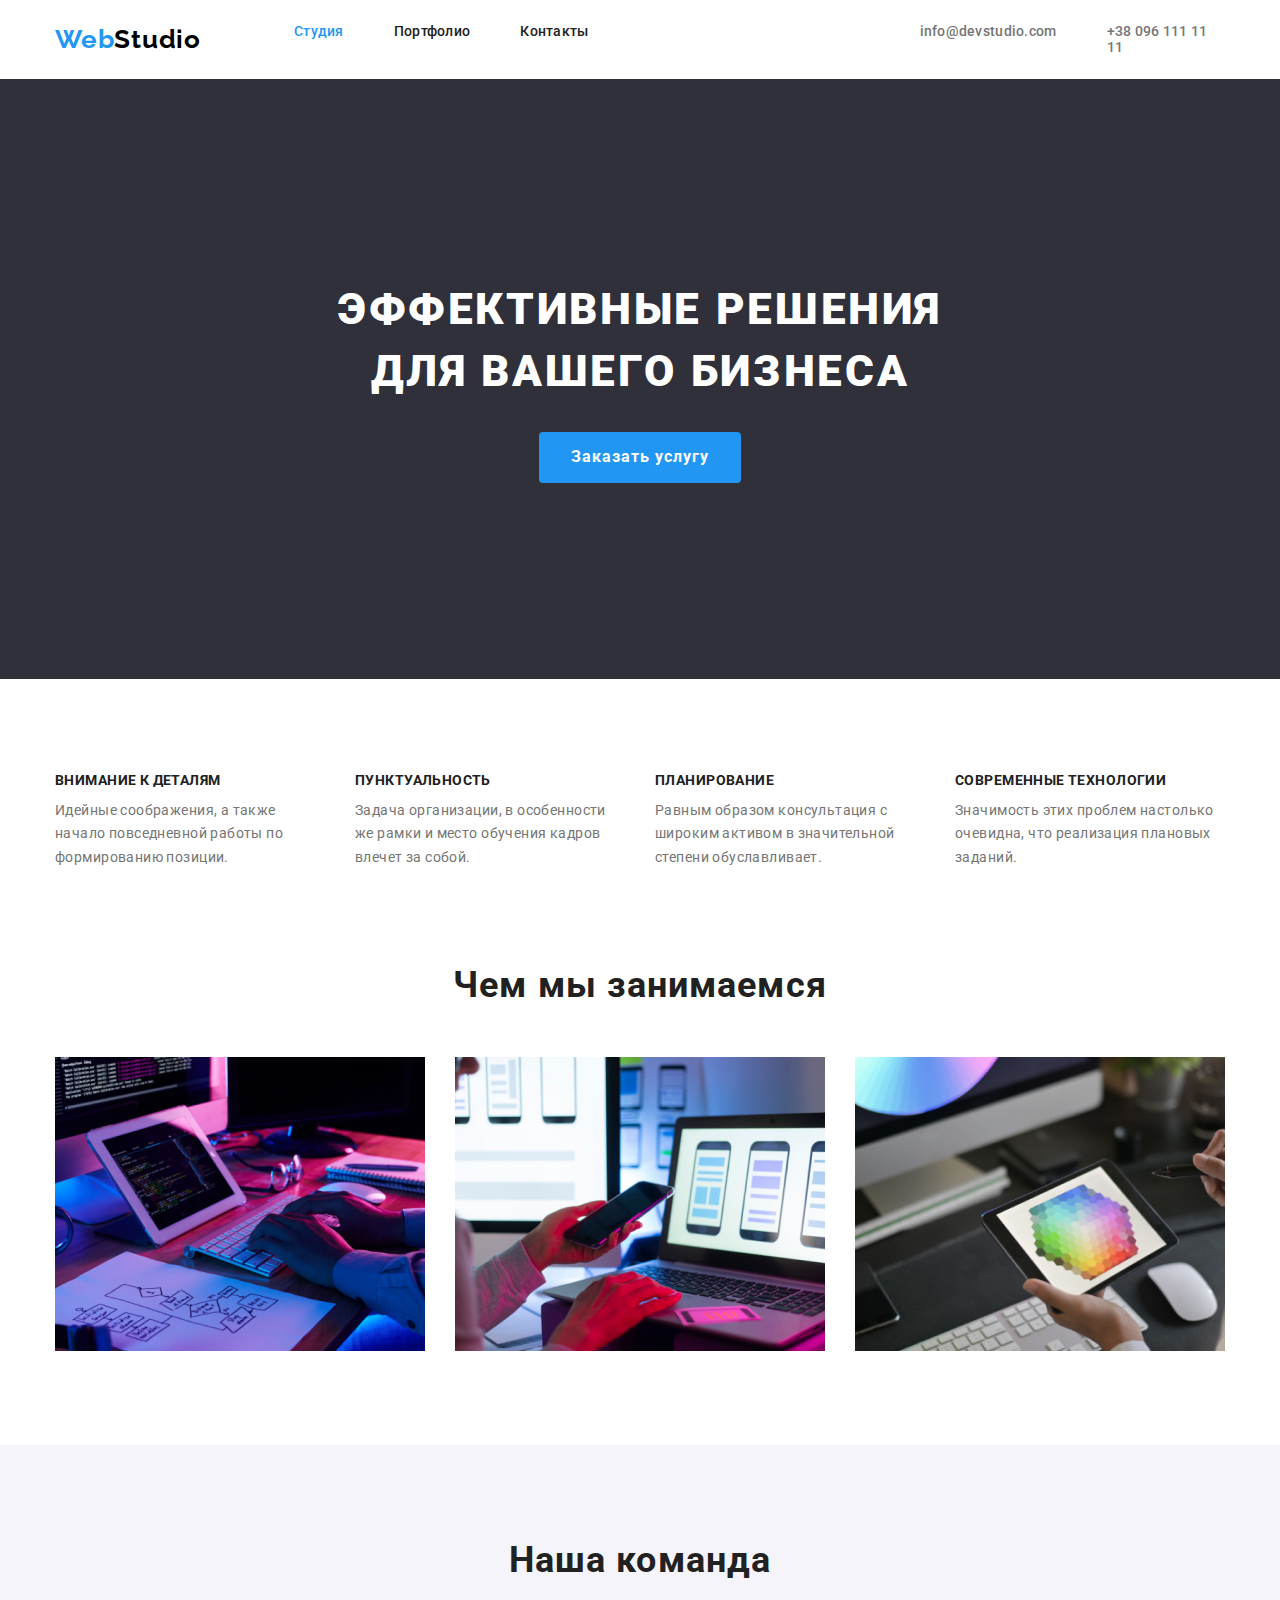
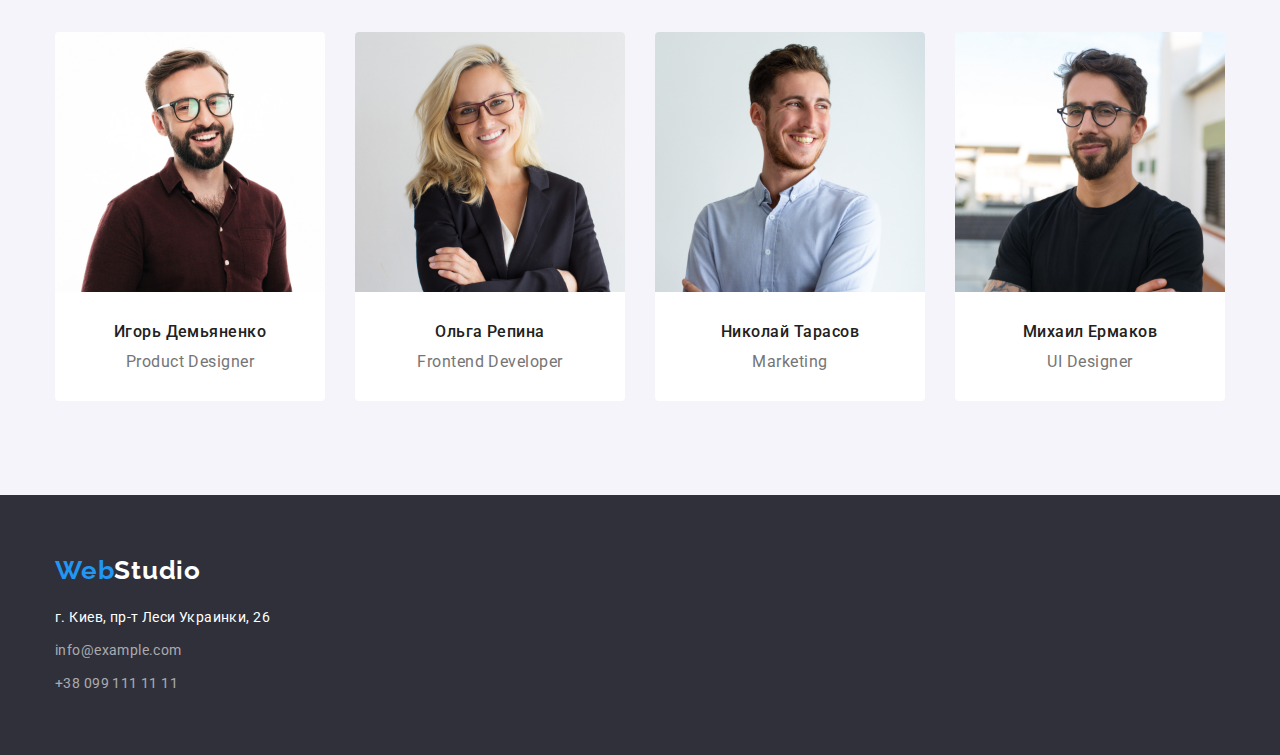
==== index.html @ 1fdb4dfe "Duplicated files from the homework-3" ====
<!DOCTYPE html>
<html lang="ru">
  <head>
    <meta charset="UTF-8" />
    <meta name="viewport" content="width=device-width, initial-scale=1.0" />
    <link rel="preconnect" href="https://fonts.gstatic.com" />
    <link
      href="https://fonts.googleapis.com/css2?family=Raleway:wght@700&family=Roboto:wght@400;500;700;900&display=swap"
      rel="stylesheet"
    />
    <link rel="stylesheet" href="./css/modern-normalize.css" />
    <link rel="stylesheet" href="./css/styles.css" />
    <title>WebStudio</title>
  </head>

  <body>
    <header>
      <div class="container header">
        <a href="index.html"><span class="logo">Web</span>Studio</a>

        <nav>
          <div class="nav">
            <ul class="nav-menu">
              <li class="nav-menu-item">
                <a href="./index.html" class="nav-menu-link current">Студия</a>
              </li>
              <li class="nav-menu-item">
                <a href="./portfolio.html" class="nav-menu-link">Портфолио</a>
              </li>
              <li class="nav-menu-item">
                <a href="" class="nav-menu-link">Контакты</a>
              </li>
            </ul>
            <ul class="nav-menu-contacts">
              <li class="nav-menu-item">
                <a
                  href="mailto:info@devstudio.com"
                  class="nav-menu-link-contacts"
                  >info@devstudio.com</a
                >
              </li>
              <li class="nav-menu-item">
                <a href="tel:+380961111111" class="nav-menu-link-contacts"
                  >+38 096 111 11 11</a
                >
              </li>
            </ul>
          </div>
        </nav>
      </div>
    </header>

    <main>
      <!-- Герой -->
      <section class="hero">
        <div class="container">
          <h1 class="hero-title">
            Эффективные решения<br />для вашего бизнеса
          </h1>
          <div class="hero-btn-item">
            <button class="hero-btn">Заказать услугу</button>
          </div>
        </div>
      </section>

      <!-- Блок 2 -->
      <div class="container">
        <section>
          <h2 class="visually-hidden">Преимущества</h2>
          <ul class="benefits">
            <li class="benefits-item">
              <h3 class="benefits-title">Внимание к деталям</h3>
              <p class="benefits-content">
                Идейные соображения, а также начало повседневной работы по
                формированию позиции.
              </p>
            </li>
            <li class="benefits-item">
              <h3 class="benefits-title">Пунктуальность</h3>
              <p class="benefits-content">
                Задача организации, в особенности же рамки и место обучения
                кадров влечет за собой.
              </p>
            </li>
            <li class="benefits-item">
              <h3 class="benefits-title">Планирование</h3>
              <p class="benefits-content">
                Равным образом консультация с широким активом в значительной
                степени обуславливает.
              </p>
            </li>
            <li>
              <h3 class="benefits-title">Современные технологии</h3>
              <p class="benefits-content">
                Значимость этих проблем настолько очевидна, что реализация
                плановых заданий.
              </p>
            </li>
          </ul>

          <div>
            <h2 class="aside-title">Чем мы занимаемся</h2>
            <ul class="aside">
              <li>
                <img
                  class="aside-img"
                  src="./images/box-1.jpg"
                  alt="Планшет на столе"
                  width="370"
                />
              </li>
              <li>
                <img
                  class="aside-img"
                  src="./images/box-2.jpg"
                  alt="Ноутбук на столе и смартфон в руках"
                  width="370"
                />
              </li>
              <li>
                <img
                  class="aside-img"
                  src="./images/box-3.jpg"
                  alt="Планшет в руках"
                  width="370"
                />
              </li>
            </ul>
          </div>
        </section>
      </div>

      <!-- Блок 3 -->
      <section class="team">
        <div class="container">
          <h2 class="team-title">Наша команда</h2>
          <ul class="team-list">
            <li class="team-list-item">
              <img
                class="team-list-img"
                src="./images/photo-1.jpg"
                alt="Игорь Демьяненко"
                width="270"
              />
              <div class="team-list-descr">
                <h4 class="team-item">Игорь Демьяненко</h4>
                <p class="team-item-descr">Product Designer</p>
              </div>
            </li>
            <li class="team-list-item">
              <img
                class="team-list-img"
                src="./images/photo-2.jpg"
                alt="Ольга Репина"
                width="270"
              />
              <div class="team-list-descr">
                <h4 class="team-item">Ольга Репина</h4>
                <p class="team-item-descr">Frontend Developer</p>
              </div>
            </li>
            <li class="team-list-item">
              <img
                class="team-list-img"
                src="./images/photo-3.jpg"
                alt="Николай Тарасов"
                width="270"
              />
              <div class="team-list-descr">
                <h4 class="team-item">Николай Тарасов</h4>
                <p class="team-item-descr">Marketing</p>
              </div>
            </li>
            <li class="team-list-item">
              <img
                class="team-list-img"
                src="./images/photo-4.jpg"
                alt="Михаил Ермаков"
                width="270"
              />
              <div class="team-list-descr">
                <h4 class="team-item">Михаил Ермаков</h4>
                <p class="team-item-descr">UI Designer</p>
              </div>
            </li>
          </ul>
        </div>
      </section>
    </main>

    <footer class="footer">
      <div class="container">
        <a class="footer-logo-link" href="index.html"
          ><span class="logo">Web</span>Studio</a
        >
        <address class="footer-address">
          г. Киев, пр-т Леси Украинки, 26
        </address>
        <ul class="footer-link-list">
          <li>
            <a href="mailto:info@example.com" class="footer-link"
              >info@example.com</a
            >
          </li>
          <li>
            <a href="tel:+380991111111" class="footer-link"
              >+38 099 111 11 11</a
            >
          </li>
        </ul>
      </div>
    </footer>
  </body>
</html>
---- css/styles.css ----
:root {
  --primary-color: #000000;
  --secondary-color: #212121;
  --accent-color: #2196f3;
  --link-color: #757575;
  --white-color: #ffffff;
  --secondary-white-color: #f5f4fa;
  --bgd-color: #2f303a;
  --border-color: #ececec;
  --portfolio-border-color: #eeeeee;
}

body {
  font-family: 'Roboto', sans-serif;
}

a {
  text-decoration: none;
}

ul {
  margin: 0;
  padding: 0;
  list-style: none;
}

.container {
  width: 1200px;
  padding: 0 15px;
  margin-left: auto;
  margin-right: auto;
}

.visually-hidden {
  position: absolute;
  width: 1px;
  height: 1px;
  margin: -1px;
  border: 0;
  padding: 0;
  white-space: nowrap;
  clip-path: inset(100%);
  clip: rect(0 0 0 0);
  overflow: hidden;
}

/* header */
.border {
  border-bottom: 1px solid var(--border-color);
}

.header {
  display: flex;
  align-items: center;
  padding-top: 24px;
  padding-bottom: 24px;
}

.header a {
  display: block;
}

.logo {
  font-family: 'Raleway', sans-serif;
  font-weight: 700;
  font-size: 26px;
  line-height: 1.2;
  letter-spacing: 0.03em;
  color: var(--accent-color);
}

.container.header > a {
  font-family: 'Raleway', sans-serif;
  font-weight: 700;
  font-size: 26px;
  line-height: 1.2;
  letter-spacing: 0.03em;
  color: var(--primary-color);
}

.nav {
  display: flex;
  justify-content: space-between;
  margin-left: 93px;
}

.nav-menu {
  display: flex;

  justify-content: space-between;
}

.nav-menu-contacts {
  display: flex;
  margin-left: 331px;
}

.nav-menu-item {
  display: flex;
  margin-right: 50px;
}

.nav-menu-item:last-of-type {
  margin-right: 0;
}

.nav-menu-link {
  display: block;
  font-weight: 500;
  font-size: 14px;
  line-height: 1.1;
  letter-spacing: 0.02em;
  color: var(--secondary-color);
}

.nav-menu-link:hover,
.nav-menu-link:focus,
.nav-menu-link:active {
  color: var(--accent-color);
}

.nav-menu-link.current {
  color: var(--accent-color);
}

.nav-menu-link-contacts {
  display: block;
  font-weight: 500;
  font-size: 14px;
  line-height: 1.1;
  letter-spacing: 0.02em;
  color: var(--link-color);
}

.nav-menu-contacts:last-of-type {
  margin-right: 0;
}

.nav-menu-link-contacts:hover,
.nav-menu-link-contacts:focus,
.nav-menu-link-contacts:active {
  color: var(--accent-color);
}

/* Стили для героя */

.hero {
  max-width: 1600px;
  max-height: 600px;
  background-color: var(--bgd-color);
}

.hero-title {
  padding-top: 200px;
  font-weight: 900;
  font-size: 44px;
  line-height: 1.4;
  text-align: center;
  letter-spacing: 0.06em;
  text-transform: uppercase;
  color: var(--white-color);
}

.hero-btn-item {
  text-align: center;
}

.hero-btn {
  margin-top: 30px;
  margin-bottom: 200px;
  padding: 10px 32px;
  border-radius: 4px;
  border: none;
  cursor: pointer;
  font-family: inherit;
  font-weight: 700;
  font-size: 16px;
  line-height: 1.9;
  text-align: center;
  letter-spacing: 0.06em;
  color: var(--white-color);
  background-color: var(--accent-color);
}

.hero-btn:hover,
.hero-btn:focus,
.hero-btn:active {
  color: var(--secondary-color);
  background-color: var(--secondary-white-color);
}

/* Стили для блока 2 */

.benefits {
  display: flex;
  padding: 94px 0;
}

.benefits-item {
  max-width: 270px;
  margin-right: 30px;
}

.benefits-title {
  margin-bottom: 10px;
  font-weight: 700;
  font-size: 14px;
  line-height: 1.1;
  letter-spacing: 0.03em;
  text-transform: uppercase;
  color: var(--secondary-color);
}

.benefits-content {
  margin: 0;
  font-weight: 400;
  font-size: 14px;
  line-height: 1.7;
  letter-spacing: 0.03em;
  color: var(--link-color);
}

.aside-title {
  font-weight: 700;
  font-size: 36px;
  line-height: 1.2;
  text-align: center;
  letter-spacing: 0.03em;
  color: var(--secondary-color);
}

.aside {
  display: flex;
  justify-content: space-between;
  padding-top: 50px;
  padding-bottom: 94px;
}

.aside-img {
  display: block;
}

/* Стили для блока 3 */

.team {
  background-color: var(--secondary-white-color);
}

.team-title {
  padding: 94px 0 50px 0;
  font-weight: 700;
  font-size: 36px;
  line-height: 1.2;
  text-align: center;
  letter-spacing: 0.03em;
  color: var(--secondary-color);
}

.team-list {
  display: flex;
  justify-content: space-between;
  padding-bottom: 94px;
}

.team-list-item {
  background-color: var(--white-color);
  border-radius: 4px;
  overflow: hidden;
}

.team-list-img {
  display: block;
}

.team-list-descr {
  padding-top: 30px;
  padding-bottom: 30px;
}

.team-item {
  font-weight: 500;
  font-size: 16px;
  line-height: 1.2;
  text-align: center;
  letter-spacing: 0.03em;
  color: var(--secondary-color);
}

.team-item-descr {
  margin: 0;
  margin-top: 10px;
  font-weight: 400;
  font-size: 16px;
  line-height: 1.2;
  text-align: center;
  letter-spacing: 0.03em;
  color: var(--link-color);
}

/* Стили для футера */

.footer {
  background-color: var(--bgd-color);
}

.footer .container {
  min-height: 252px;
}

.footer-logo-link {
  display: block;
  padding-top: 60px;
  font-family: 'Raleway', sans-serif;
  font-weight: 700;
  font-size: 26px;
  line-height: 1.2;
  letter-spacing: 0.03em;
  color: var(--white-color);
}

.footer-address {
  margin-top: 20px;
  font-style: normal;
  font-weight: 400;
  font-size: 14px;
  line-height: 1.7;
  letter-spacing: 0.03em;
  color: var(--white-color);
}

.footer-link-list {
  padding-bottom: 60px;
}

.footer-link {
  display: block;
  margin-top: 9px;
  font-weight: 400;
  font-size: 14px;
  line-height: 1.7;
  letter-spacing: 0.03em;
  color: rgba(255, 255, 255, 0.6);
}

/* Стили для portfolio */

.portfolio {
  padding: 94px 0;
}

.portfolio-btn-container {
  display: flex;
  justify-content: center;
}

.portfolio-btn-list {
  display: flex;
  margin-bottom: 34px;
}

.portfolio-btn {
  padding: 6px 22px;
  font-family: inherit;
  font-weight: 500;
  font-size: 16px;
  line-height: 1.6;
  text-align: center;
  letter-spacing: 0.03em;
  color: var(--secondary-color);
  background-color: var(--secondary-white-color);
  cursor: pointer;
  border-radius: 4px;
  border: none;
}

.portfolio-btn-list-item {
  margin-right: 8px;
}

.portfolio-btn-list-item:last-child {
  margin-right: 0;
}

.portfolio-btn:hover,
.portfolio-btn:focus,
.portfolio-btn:active {
  color: var(--white-color);
  background-color: var(--accent-color);
}

.portfolio-gallery {
  display: flex;
  flex-wrap: wrap;
  margin: 0 -30px -30px 0;
}

.portfolio-gallery-item {
  flex-basis: calc(100% / 3 - 30px);
  margin: 0 30px 30px 0;
}

.portfolio-img-thumb {
  display: block;
}

.portfolio-img-thumb img {
  display: block;
}

.portfolio-descr {
  padding: 20px 24px;
  border: 1px solid var(--portfolio-border-color);
  border-top: none;
}

.portfolio-item {
  margin-bottom: 4px;
  font-weight: 700;
  font-size: 18px;
  line-height: 2;
  letter-spacing: 0.06em;
  color: var(--secondary-color);
}

.portfolio-item-descr {
  margin: 0;
  font-weight: 400;
  font-size: 16px;
  line-height: 1.9;
  letter-spacing: 0.03em;
  color: var(--link-color);
}
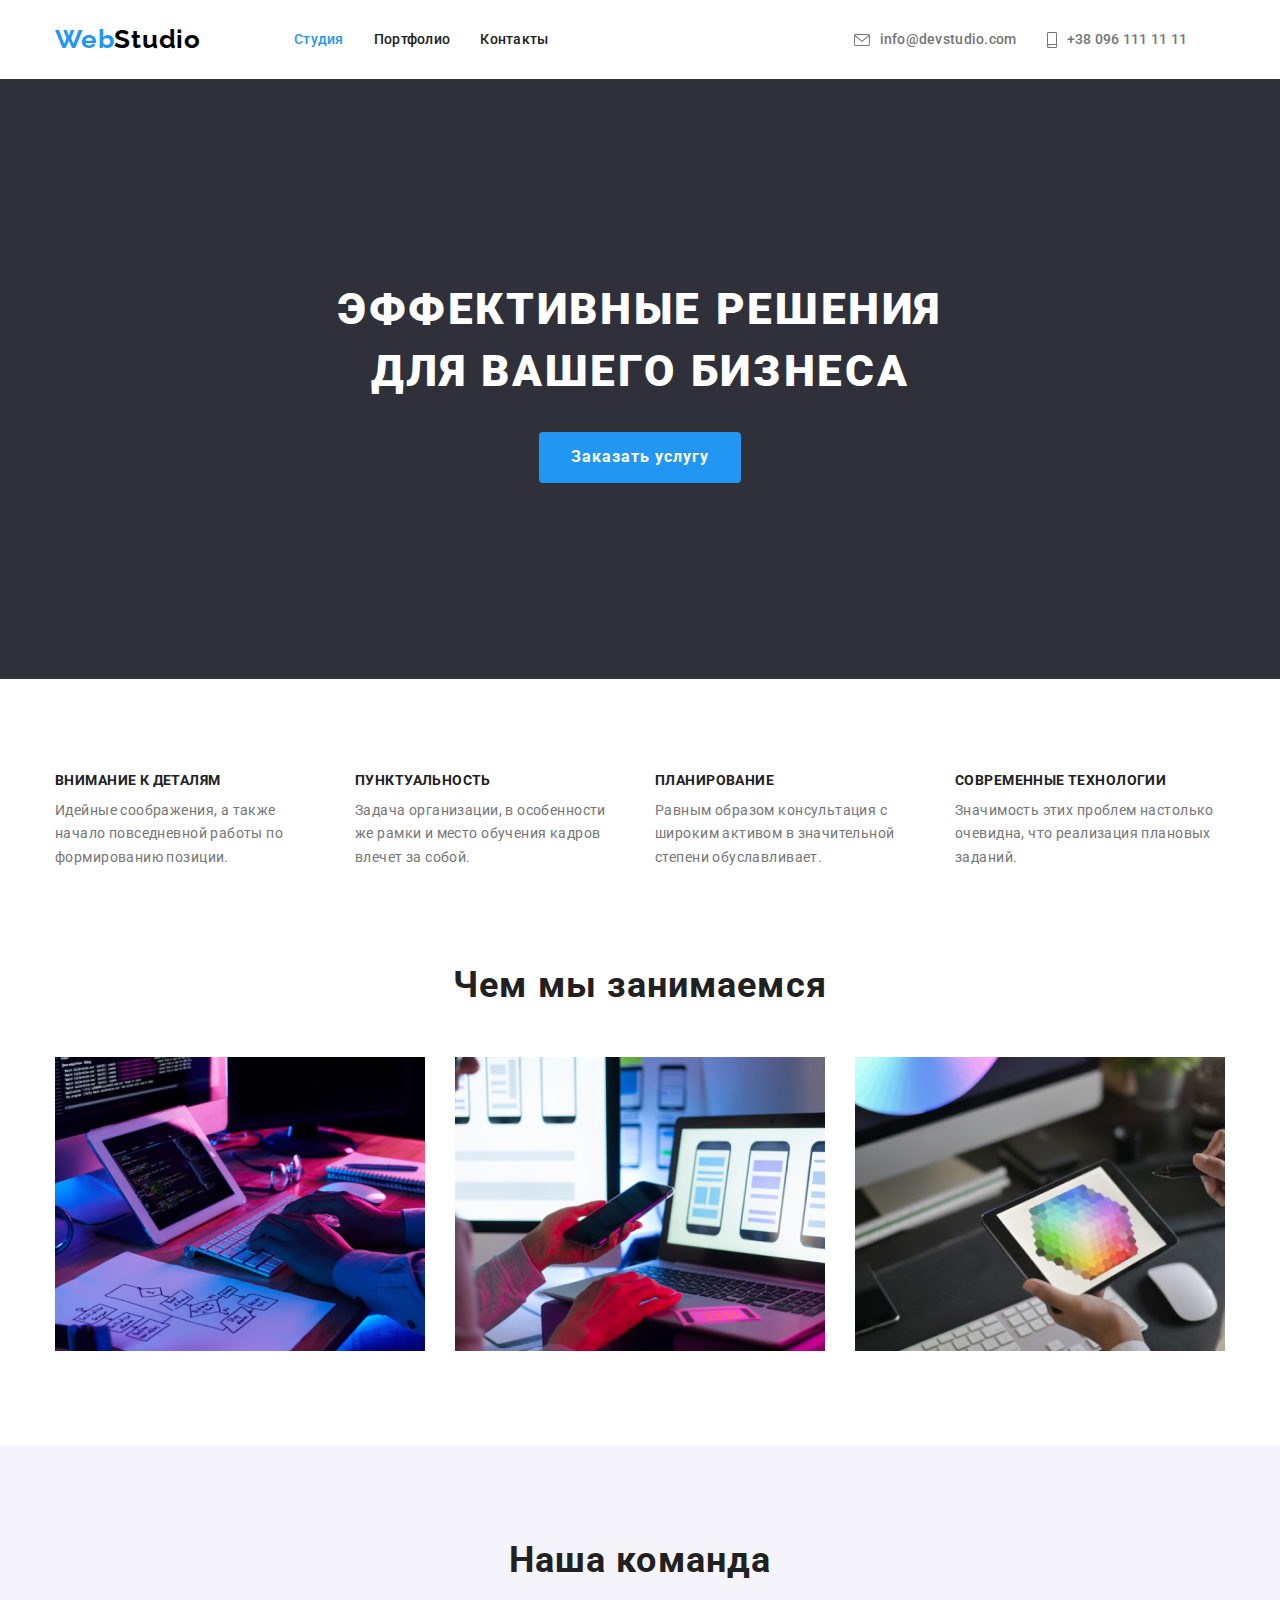
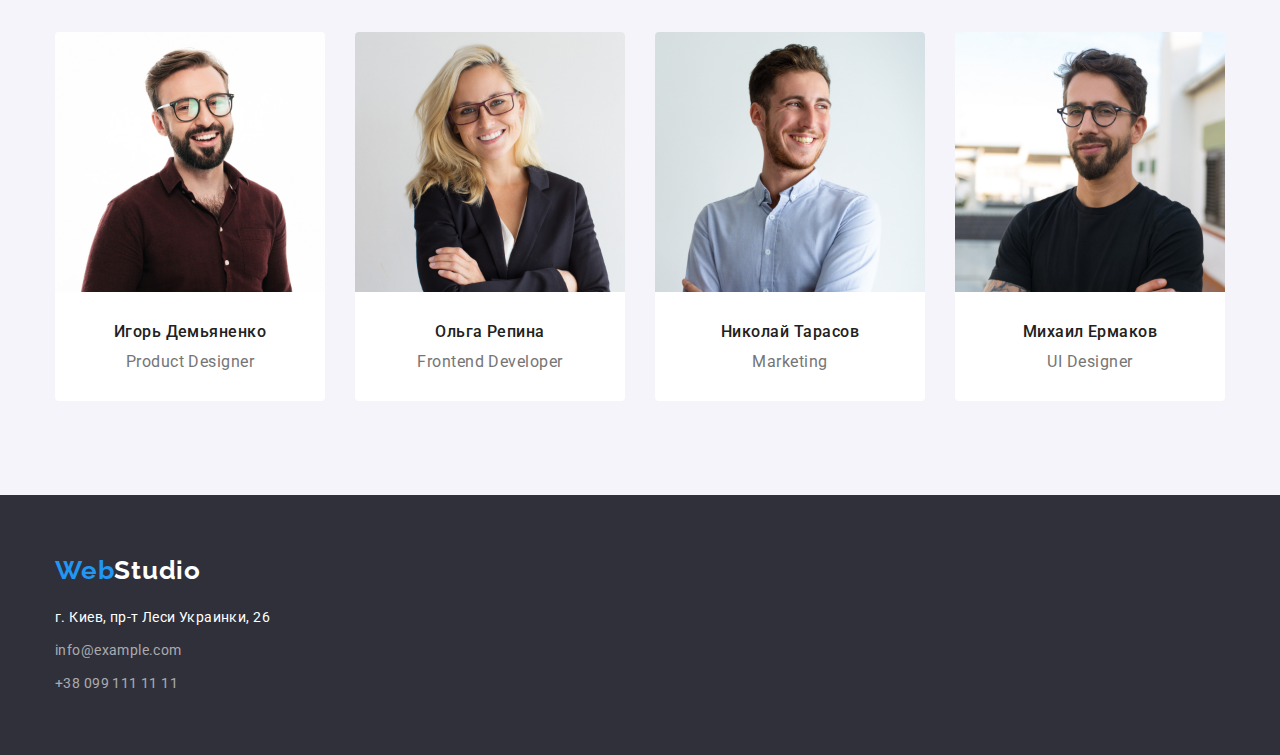
==== commit 7c32cf6e: "Updated header" ====
--- a/index.html
+++ b/index.html
@@ -36,12 +36,19 @@
                 <a
                   href="mailto:info@devstudio.com"
                   class="nav-menu-link-contacts"
-                  >info@devstudio.com</a
                 >
-              </li>
-              <li class="nav-menu-item">
-                <a href="tel:+380961111111" class="nav-menu-link-contacts"
-                  >+38 096 111 11 11</a
+                  <svg class="icon" width="16" height="12">
+                    <use href="./images/icons.svg#icon-mail"></use>
+                  </svg>
+                  info@devstudio.com</a
+                >
+              </li>
+              <li class="nav-menu-item">
+                <a href="tel:+380961111111" class="nav-menu-link-contacts">
+                  <svg class="icon" width="10" height="16">
+                    <use href="./images/icons.svg#icon-smartphone"></use>
+                  </svg>
+                  +38 096 111 11 11</a
                 >
               </li>
             </ul>
--- a/css/styles.css
+++ b/css/styles.css
@@ -56,9 +56,9 @@
   padding-bottom: 24px;
 }
 
-.header a {
-  display: block;
-}
+/* .header a {
+  display: block;
+} */
 
 .logo {
   font-family: 'Raleway', sans-serif;
@@ -92,17 +92,23 @@
 
 .nav-menu-contacts {
   display: flex;
-  margin-left: 331px;
+  margin-left: 305px;
 }
 
 .nav-menu-item {
   display: flex;
-  margin-right: 50px;
+  align-items: center;
+
+  margin-right: 30px;
 }
 
 .nav-menu-item:last-of-type {
   margin-right: 0;
 }
+
+/* .nav-menu-mail {
+  display: flex;
+} */
 
 .nav-menu-link {
   display: block;
@@ -124,7 +130,8 @@
 }
 
 .nav-menu-link-contacts {
-  display: block;
+  display: flex;
+
   font-weight: 500;
   font-size: 14px;
   line-height: 1.1;
@@ -140,6 +147,13 @@
 .nav-menu-link-contacts:focus,
 .nav-menu-link-contacts:active {
   color: var(--accent-color);
+}
+
+.icon {
+  fill: currentColor;
+  margin-right: 10px;
+  margin-top: auto;
+  margin-bottom: auto;
 }
 
 /* Стили для героя */
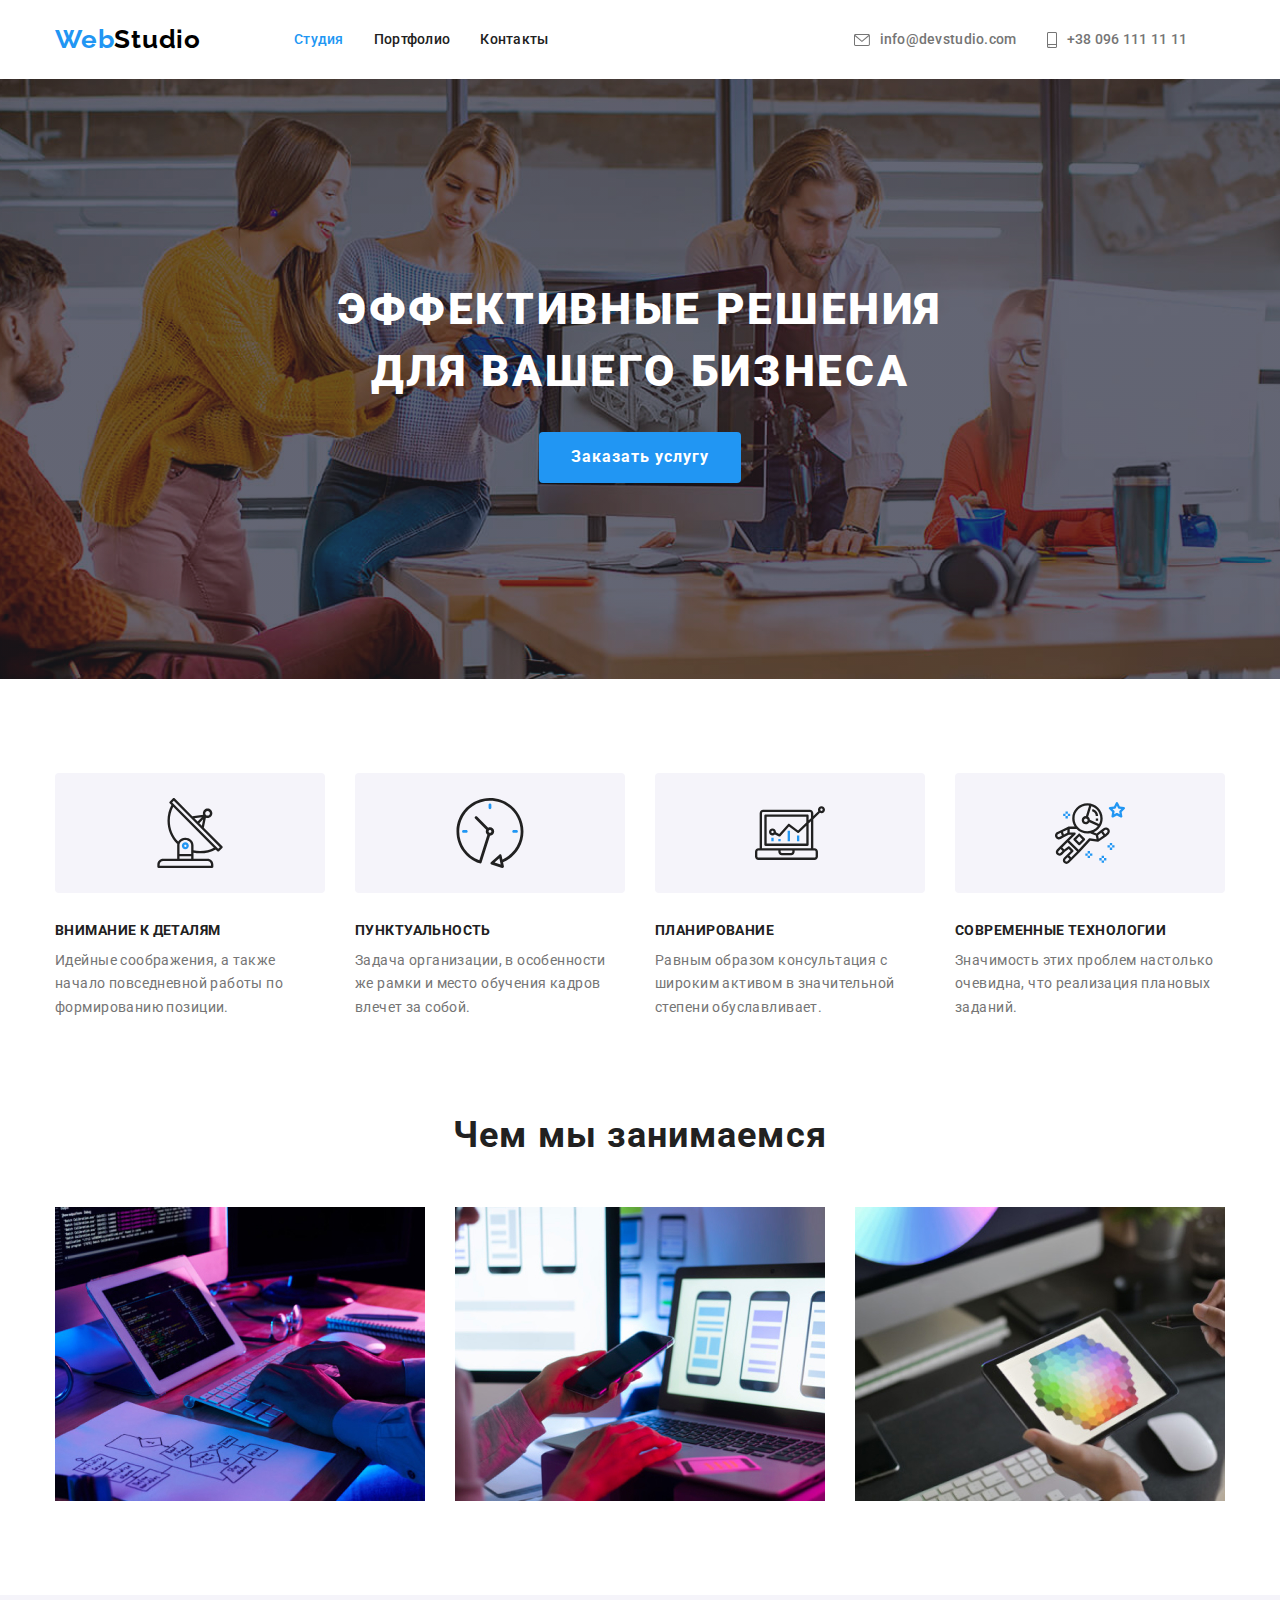
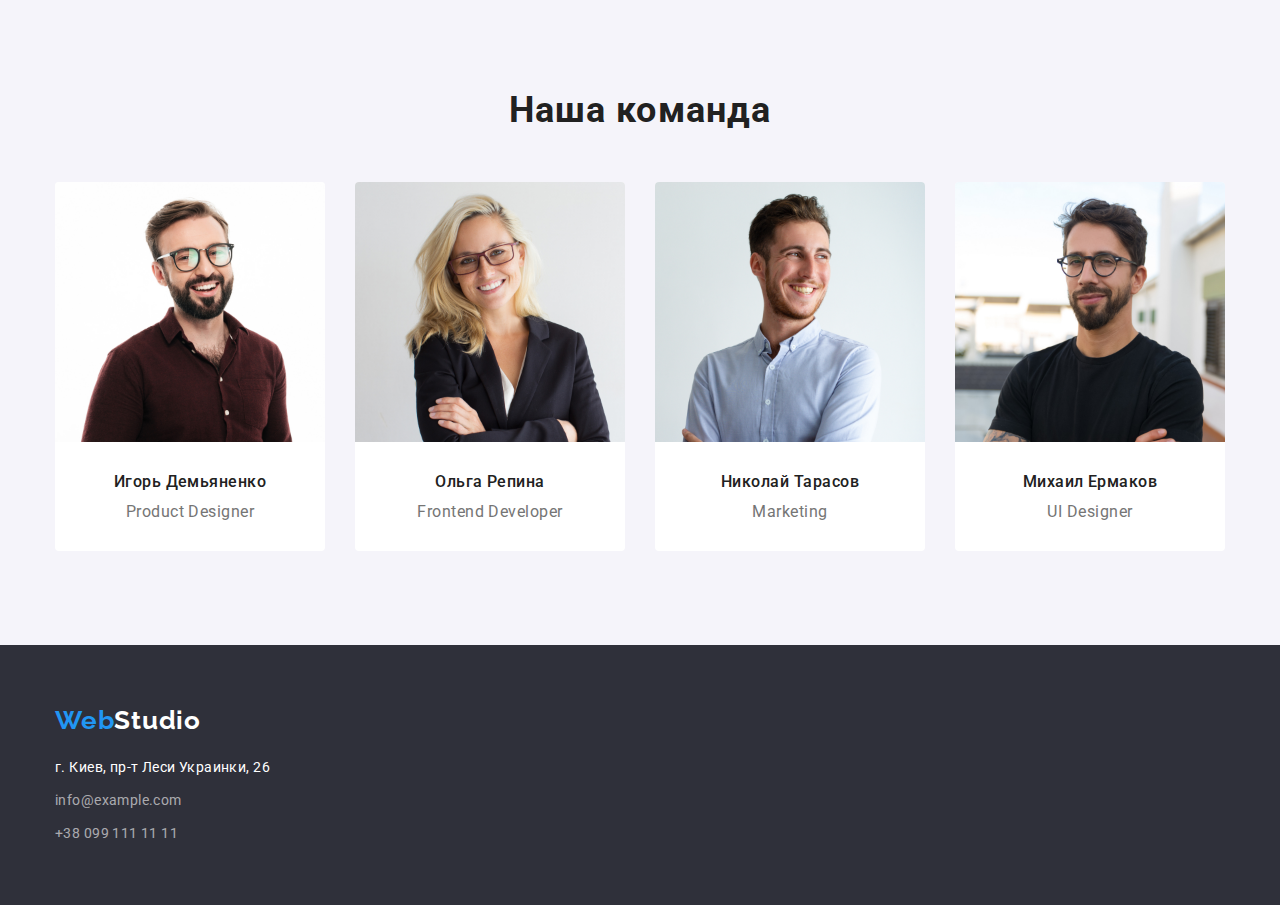
==== commit efc68711: "Updated Block-2" ====
--- a/index.html
+++ b/index.html
@@ -76,6 +76,11 @@
           <h2 class="visually-hidden">Преимущества</h2>
           <ul class="benefits">
             <li class="benefits-item">
+              <div class="benefits-img">
+                <svg width="70" height="70">
+                  <use href="../images/icons.svg#icon-antenna"></use>
+                </svg>
+              </div>
               <h3 class="benefits-title">Внимание к деталям</h3>
               <p class="benefits-content">
                 Идейные соображения, а также начало повседневной работы по
@@ -83,6 +88,11 @@
               </p>
             </li>
             <li class="benefits-item">
+              <div class="benefits-img">
+                <svg width="70" height="70">
+                  <use href="../images/icons.svg#icon-clock"></use>
+                </svg>
+              </div>
               <h3 class="benefits-title">Пунктуальность</h3>
               <p class="benefits-content">
                 Задача организации, в особенности же рамки и место обучения
@@ -90,6 +100,11 @@
               </p>
             </li>
             <li class="benefits-item">
+              <div class="benefits-img">
+                <svg width="70" height="70">
+                  <use href="../images/icons.svg#icon-diagram"></use>
+                </svg>
+              </div>
               <h3 class="benefits-title">Планирование</h3>
               <p class="benefits-content">
                 Равным образом консультация с широким активом в значительной
@@ -97,6 +112,11 @@
               </p>
             </li>
             <li>
+              <div class="benefits-img">
+                <svg width="70" height="70">
+                  <use href="../images/icons.svg#icon-astronaut"></use>
+                </svg>
+              </div>
               <h3 class="benefits-title">Современные технологии</h3>
               <p class="benefits-content">
                 Значимость этих проблем настолько очевидна, что реализация
--- a/css/styles.css
+++ b/css/styles.css
@@ -161,7 +161,17 @@
 .hero {
   max-width: 1600px;
   max-height: 600px;
-  background-color: var(--bgd-color);
+  margin-left: auto;
+  margin-right: auto;
+  background-image: linear-gradient(
+      to right,
+      rgba(47, 48, 58, 0.4),
+      rgba(47, 48, 58, 0.4)
+    ),
+    url(../images/hero.jpg);
+  background-repeat: no-repeat;
+  background-position: center;
+  background-size: cover;
 }
 
 .hero-title {
@@ -215,6 +225,17 @@
   margin-right: 30px;
 }
 
+.benefits-img {
+  display: block;
+  text-align: center;
+  padding: 25px 100px;
+  margin-bottom: 30px;
+  border-radius: 4px;
+  width: 270px;
+  height: 120px;
+  background-color: var(--secondary-white-color);
+}
+
 .benefits-title {
   margin-bottom: 10px;
   font-weight: 700;
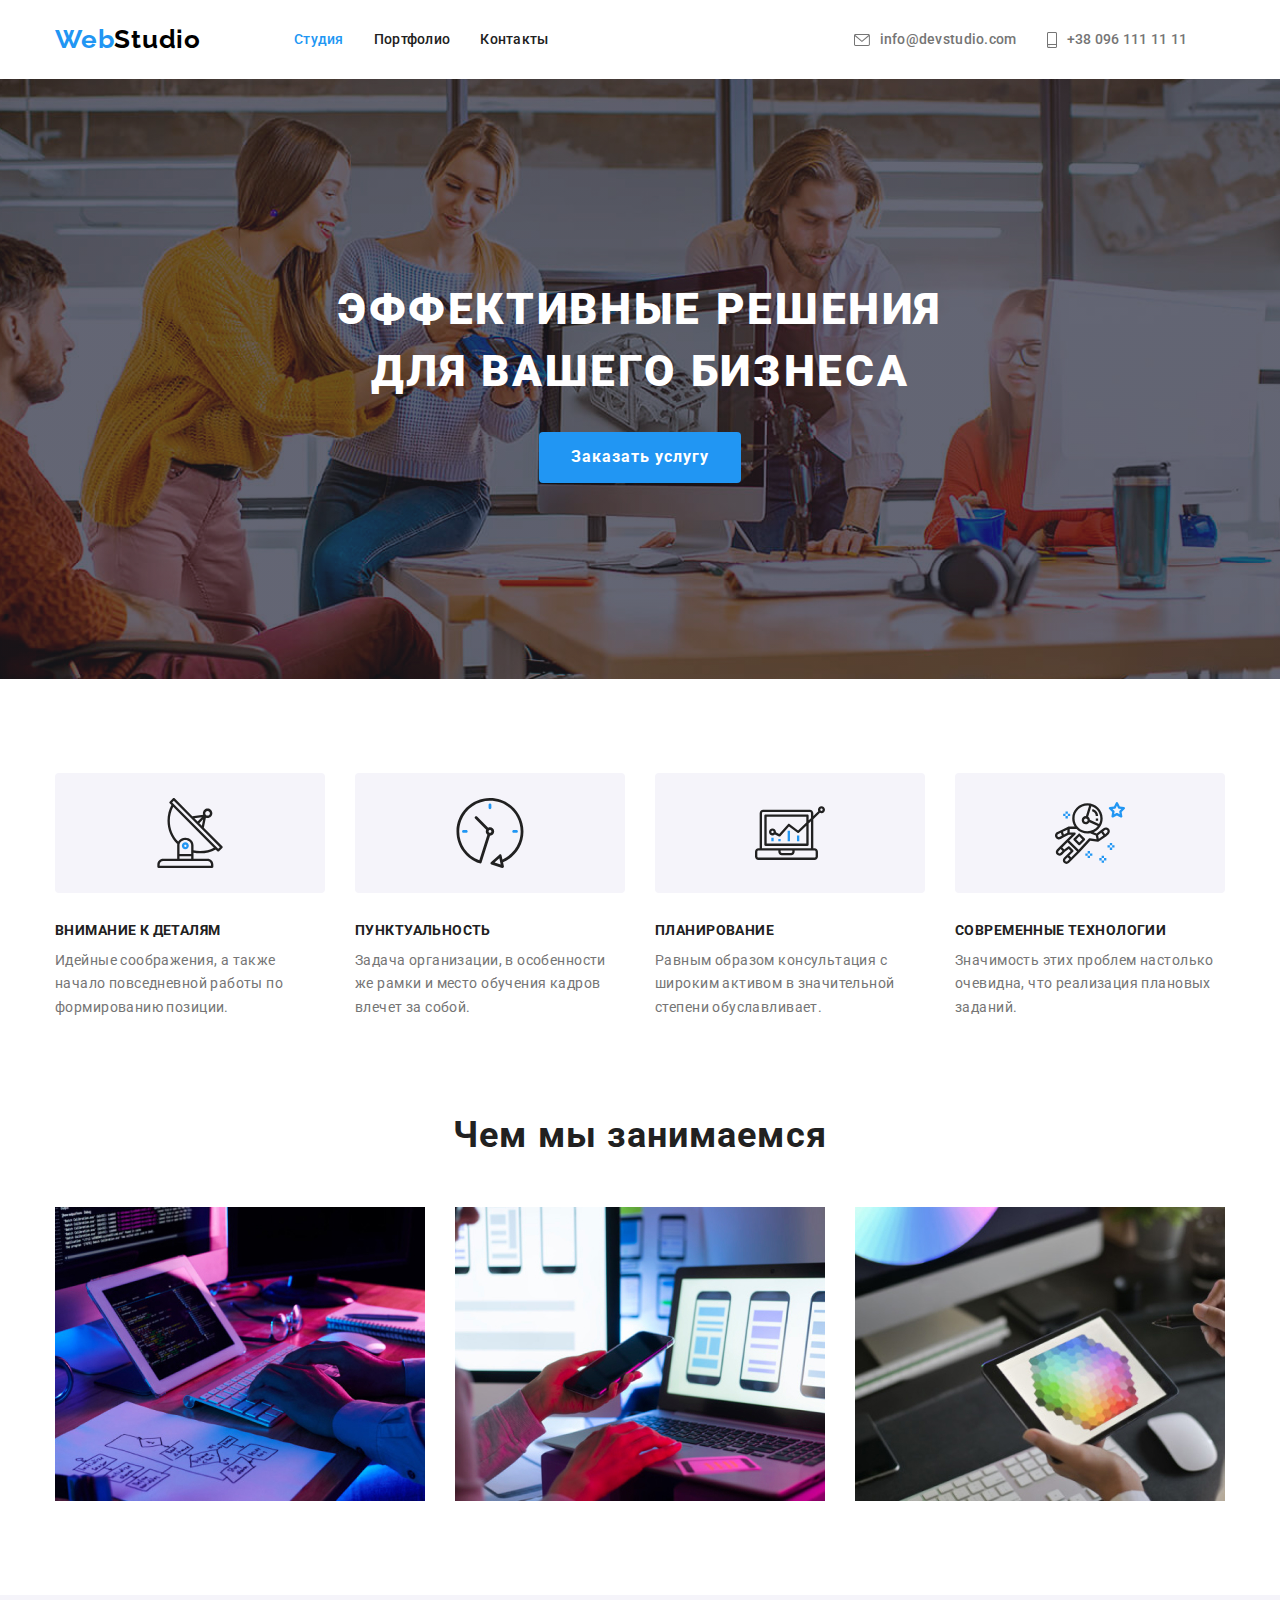
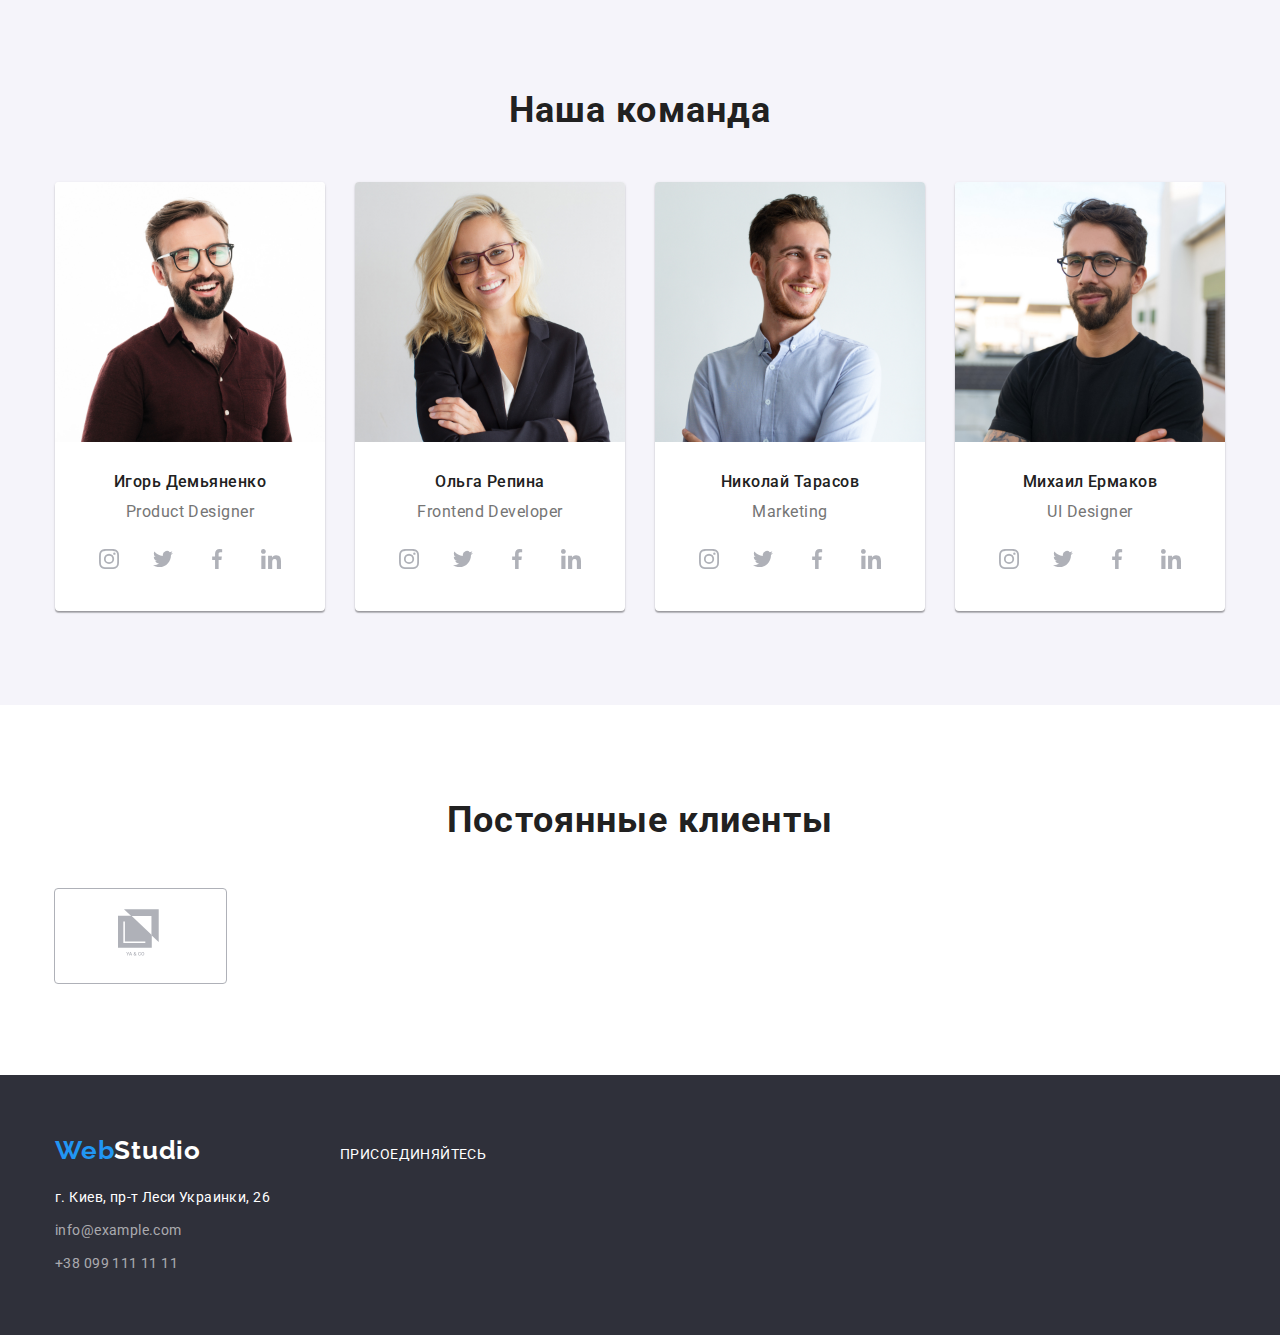
==== commit e006fdcc: "Updated index.html" ====
--- a/index.html
+++ b/index.html
@@ -172,6 +172,44 @@
               <div class="team-list-descr">
                 <h4 class="team-item">Игорь Демьяненко</h4>
                 <p class="team-item-descr">Product Designer</p>
+                <ul class="team-icons">
+                  <li>
+                    <div class="team-icon">
+                      <a class="team-icon-link" href="">
+                        <svg width="20" height="20">
+                          <use href="./images/icons.svg#icon-instagram"></use>
+                        </svg>
+                      </a>
+                    </div>
+                  </li>
+                  <li>
+                    <div class="team-icon">
+                      <a class="team-icon-link" href="">
+                        <svg width="20" height="20">
+                          <use href="./images/icons.svg#icon-twitter"></use>
+                        </svg>
+                      </a>
+                    </div>
+                  </li>
+                  <li>
+                    <div class="team-icon">
+                      <a class="team-icon-link" href="">
+                        <svg width="20" height="20">
+                          <use href="./images/icons.svg#icon-facebook"></use>
+                        </svg>
+                      </a>
+                    </div>
+                  </li>
+                  <li>
+                    <div class="team-icon">
+                      <a class="team-icon-link" href="">
+                        <svg width="20" height="20">
+                          <use href="./images/icons.svg#icon-linkedin"></use>
+                        </svg>
+                      </a>
+                    </div>
+                  </li>
+                </ul>
               </div>
             </li>
             <li class="team-list-item">
@@ -184,6 +222,44 @@
               <div class="team-list-descr">
                 <h4 class="team-item">Ольга Репина</h4>
                 <p class="team-item-descr">Frontend Developer</p>
+                <ul class="team-icons">
+                  <li>
+                    <div class="team-icon">
+                      <a class="team-icon-link" href="">
+                        <svg width="20" height="20">
+                          <use href="./images/icons.svg#icon-instagram"></use>
+                        </svg>
+                      </a>
+                    </div>
+                  </li>
+                  <li>
+                    <div class="team-icon">
+                      <a class="team-icon-link" href="">
+                        <svg width="20" height="20">
+                          <use href="./images/icons.svg#icon-twitter"></use>
+                        </svg>
+                      </a>
+                    </div>
+                  </li>
+                  <li>
+                    <div class="team-icon">
+                      <a class="team-icon-link" href="">
+                        <svg width="20" height="20">
+                          <use href="./images/icons.svg#icon-facebook"></use>
+                        </svg>
+                      </a>
+                    </div>
+                  </li>
+                  <li>
+                    <div class="team-icon">
+                      <a class="team-icon-link" href="">
+                        <svg width="20" height="20">
+                          <use href="./images/icons.svg#icon-linkedin"></use>
+                        </svg>
+                      </a>
+                    </div>
+                  </li>
+                </ul>
               </div>
             </li>
             <li class="team-list-item">
@@ -196,6 +272,44 @@
               <div class="team-list-descr">
                 <h4 class="team-item">Николай Тарасов</h4>
                 <p class="team-item-descr">Marketing</p>
+                <ul class="team-icons">
+                  <li>
+                    <div class="team-icon">
+                      <a class="team-icon-link" href="">
+                        <svg width="20" height="20">
+                          <use href="./images/icons.svg#icon-instagram"></use>
+                        </svg>
+                      </a>
+                    </div>
+                  </li>
+                  <li>
+                    <div class="team-icon">
+                      <a class="team-icon-link" href="">
+                        <svg width="20" height="20">
+                          <use href="./images/icons.svg#icon-twitter"></use>
+                        </svg>
+                      </a>
+                    </div>
+                  </li>
+                  <li>
+                    <div class="team-icon">
+                      <a class="team-icon-link" href="">
+                        <svg width="20" height="20">
+                          <use href="./images/icons.svg#icon-facebook"></use>
+                        </svg>
+                      </a>
+                    </div>
+                  </li>
+                  <li>
+                    <div class="team-icon">
+                      <a class="team-icon-link" href="">
+                        <svg width="20" height="20">
+                          <use href="./images/icons.svg#icon-linkedin"></use>
+                        </svg>
+                      </a>
+                    </div>
+                  </li>
+                </ul>
               </div>
             </li>
             <li class="team-list-item">
@@ -208,33 +322,92 @@
               <div class="team-list-descr">
                 <h4 class="team-item">Михаил Ермаков</h4>
                 <p class="team-item-descr">UI Designer</p>
+                <ul class="team-icons">
+                  <li>
+                    <div class="team-icon">
+                      <a class="team-icon-link" href="">
+                        <svg width="20" height="20">
+                          <use href="./images/icons.svg#icon-instagram"></use>
+                        </svg>
+                      </a>
+                    </div>
+                  </li>
+                  <li>
+                    <div class="team-icon">
+                      <a class="team-icon-link" href="">
+                        <svg width="20" height="20">
+                          <use href="./images/icons.svg#icon-twitter"></use>
+                        </svg>
+                      </a>
+                    </div>
+                  </li>
+                  <li>
+                    <div class="team-icon">
+                      <a class="team-icon-link" href="">
+                        <svg width="20" height="20">
+                          <use href="./images/icons.svg#icon-facebook"></use>
+                        </svg>
+                      </a>
+                    </div>
+                  </li>
+                  <li>
+                    <div class="team-icon">
+                      <a class="team-icon-link" href="">
+                        <svg width="20" height="20">
+                          <use href="./images/icons.svg#icon-linkedin"></use>
+                        </svg>
+                      </a>
+                    </div>
+                  </li>
+                </ul>
               </div>
             </li>
           </ul>
         </div>
       </section>
+
+      <!-- Блок 4 -->
+      <div class="container">
+        <section>
+          <h2 class="clients-title">Постоянные клиенты</h2>
+          <ul class="clients-list">
+            <li class="clients-item">
+              <a class="clients-img" href="">
+                <svg class="clients-img-icon" width="45" height="50">
+                  <use href="../images/icons.svg#icon-logo-1"></use>
+                </svg>
+              </a>
+            </li>
+          </ul>
+        </section>
+      </div>
     </main>
 
     <footer class="footer">
       <div class="container">
-        <a class="footer-logo-link" href="index.html"
-          ><span class="logo">Web</span>Studio</a
-        >
-        <address class="footer-address">
-          г. Киев, пр-т Леси Украинки, 26
-        </address>
-        <ul class="footer-link-list">
-          <li>
-            <a href="mailto:info@example.com" class="footer-link"
-              >info@example.com</a
-            >
-          </li>
-          <li>
-            <a href="tel:+380991111111" class="footer-link"
-              >+38 099 111 11 11</a
-            >
-          </li>
-        </ul>
+        <div>
+          <a class="footer-logo-link" href="index.html"
+            ><span class="logo">Web</span>Studio</a
+          >
+          <address class="footer-address">
+            г. Киев, пр-т Леси Украинки, 26
+          </address>
+          <ul class="footer-link-list">
+            <li>
+              <a href="mailto:info@example.com" class="footer-link"
+                >info@example.com</a
+              >
+            </li>
+            <li>
+              <a href="tel:+380991111111" class="footer-link"
+                >+38 099 111 11 11</a
+              >
+            </li>
+          </ul>
+        </div>
+        <div class="join-us">
+          <p>Присоединяйтесь</p>
+        </div>
       </div>
     </footer>
   </body>
--- a/css/styles.css
+++ b/css/styles.css
@@ -8,6 +8,7 @@
   --bgd-color: #2f303a;
   --border-color: #ececec;
   --portfolio-border-color: #eeeeee;
+  --grey-color: #afb1b8;
 }
 
 body {
@@ -301,6 +302,8 @@
   background-color: var(--white-color);
   border-radius: 4px;
   overflow: hidden;
+  box-shadow: 0px 1px 3px rgba(0, 0, 0, 0.12), 0px 1px 1px rgba(0, 0, 0, 0.14),
+    0px 2px 1px rgba(0, 0, 0, 0.2);
 }
 
 .team-list-img {
@@ -332,6 +335,74 @@
   color: var(--link-color);
 }
 
+.team-icons {
+  display: flex;
+  justify-content: space-between;
+  margin: 16px 32px 0px 32px;
+}
+
+.team-icon-link {
+  display: flex;
+  align-items: center;
+  justify-content: center;
+  width: 44px;
+  height: 44px;
+  fill: var(--grey-color);
+}
+
+.team-icon-link:hover,
+.team-icon-link:focus,
+.team-icon-link:active {
+  color: currentColor;
+  background-color: var(--accent-color);
+  border-radius: 50%;
+  fill: var(--white-color);
+}
+
+/* Стили для Блока 4 */
+.clients-title {
+  padding-top: 94px;
+  padding-bottom: 50px;
+  font-weight: 700;
+  font-size: 36px;
+  line-height: 1.17;
+  text-align: center;
+  letter-spacing: 0.03em;
+  color: var(--secondary-color);
+}
+
+.clients-list {
+  padding-bottom: 94px;
+}
+
+.clients-item {
+  display: flex;
+  align-items: center;
+  justify-content: center;
+  width: 170px;
+  height: 90px;
+}
+
+.clients-img {
+  display: block;
+  padding: 20px 63px;
+  border: 1px solid var(--grey-color);
+  border-radius: 4px;
+  fill: var(--grey-color);
+}
+
+.clients-img:hover,
+.clients-img:focus,
+.clients-img:active {
+  border: 1px solid var(--accent-color);
+}
+
+.clients-img-icon:hover,
+.clients-img-icon:focus,
+.clients-img-icon:active {
+  fill: var(--accent-color);
+}
+
 /* Стили для футера */
 
 .footer {
@@ -340,6 +411,8 @@
 
 .footer .container {
   min-height: 252px;
+  display: flex;
+  align-items: baseline;
 }
 
 .footer-logo-link {
@@ -375,6 +448,20 @@
   line-height: 1.7;
   letter-spacing: 0.03em;
   color: rgba(255, 255, 255, 0.6);
+}
+
+.footer p {
+  margin: 0;
+  font-weight: 700px;
+  font-size: 14px;
+  line-height: 1.14;
+  letter-spacing: 0.03em;
+  text-transform: uppercase;
+  color: var(--white-color);
+}
+
+.join-us {
+  margin-left: 70px;
 }
 
 /* Стили для portfolio */
@@ -434,6 +521,13 @@
   margin: 0 30px 30px 0;
 }
 
+/* .portfolio-gallery-item-link:hover,
+.portfolio-gallery-item-link:focus,
+.portfolio-gallery-item-link:active {
+  box-shadow: 0px 1px 1px rgba(0, 0, 0, 0.12), 0px 4px 4px rgba(0, 0, 0, 0.06),
+    1px 4px 6px rgba(0, 0, 0, 0.16);
+} */
+
 .portfolio-img-thumb {
   display: block;
 }
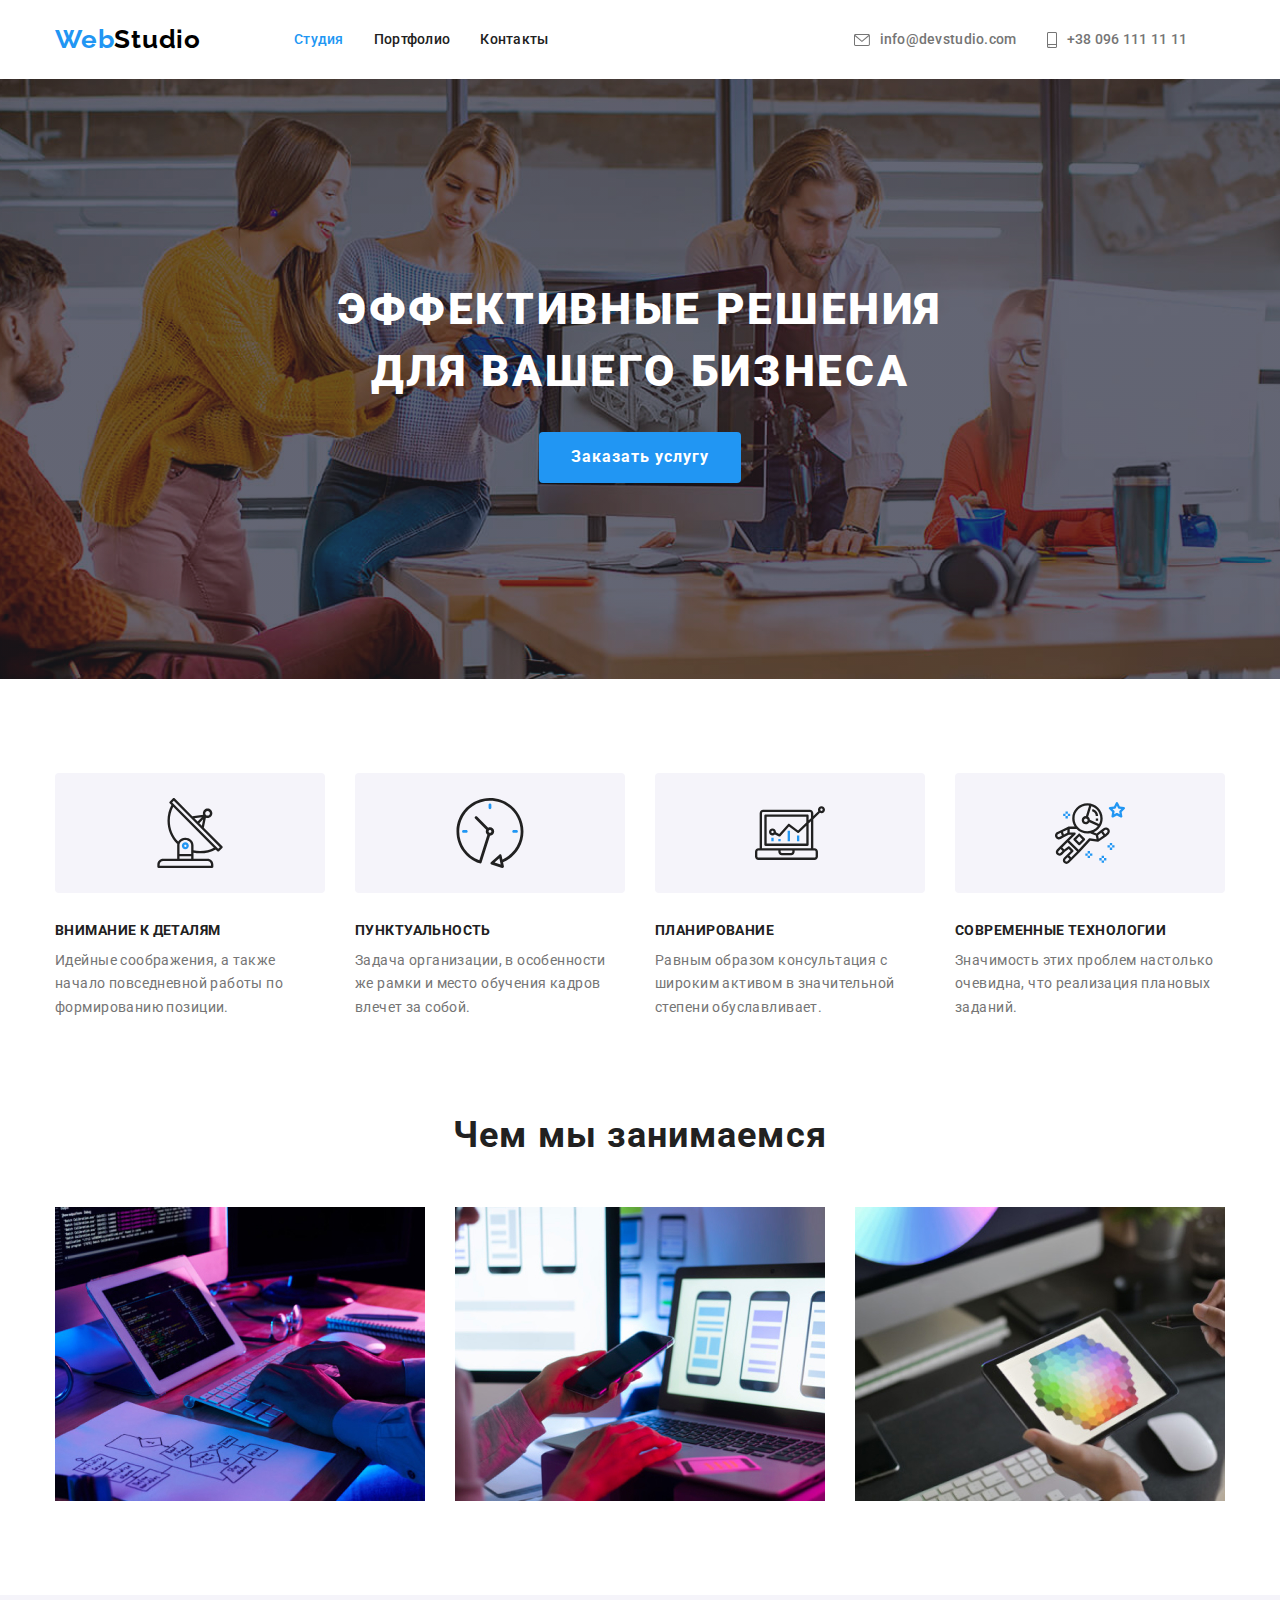
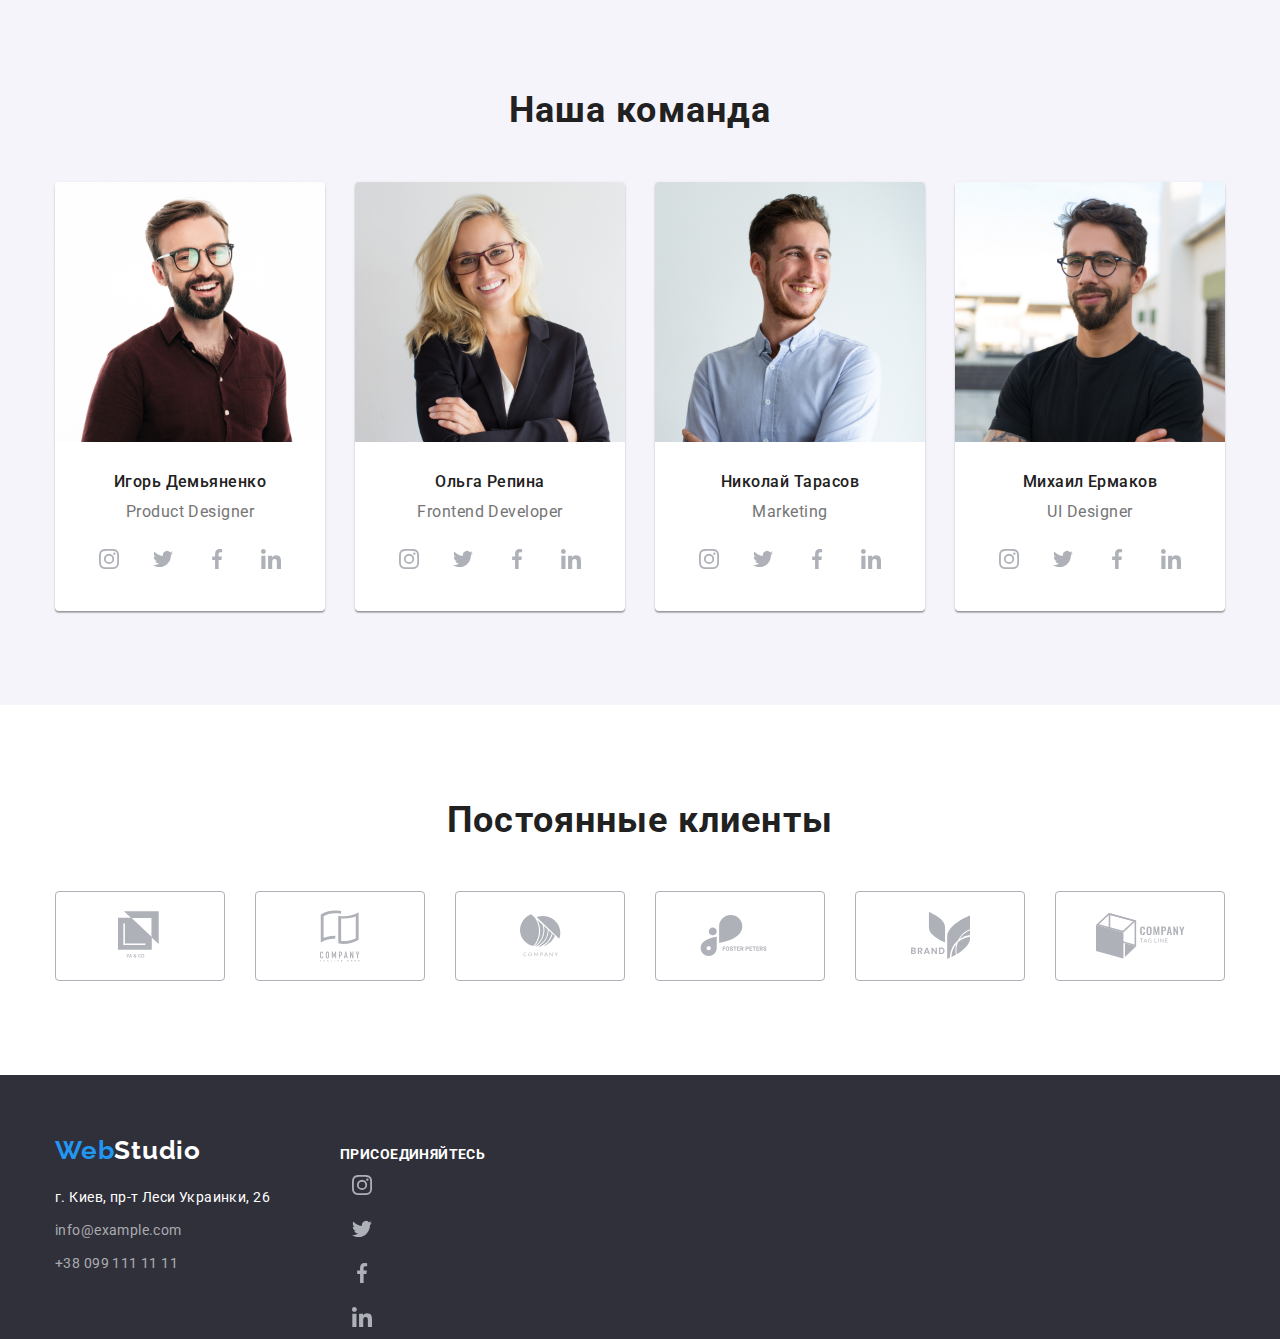
==== commit fbe32295: "Updated index.html" ====
--- a/index.html
+++ b/index.html
@@ -78,7 +78,7 @@
             <li class="benefits-item">
               <div class="benefits-img">
                 <svg width="70" height="70">
-                  <use href="../images/icons.svg#icon-antenna"></use>
+                  <use href="./images/icons.svg#icon-antenna"></use>
                 </svg>
               </div>
               <h3 class="benefits-title">Внимание к деталям</h3>
@@ -90,7 +90,7 @@
             <li class="benefits-item">
               <div class="benefits-img">
                 <svg width="70" height="70">
-                  <use href="../images/icons.svg#icon-clock"></use>
+                  <use href="./images/icons.svg#icon-clock"></use>
                 </svg>
               </div>
               <h3 class="benefits-title">Пунктуальность</h3>
@@ -102,7 +102,7 @@
             <li class="benefits-item">
               <div class="benefits-img">
                 <svg width="70" height="70">
-                  <use href="../images/icons.svg#icon-diagram"></use>
+                  <use href="./images/icons.svg#icon-diagram"></use>
                 </svg>
               </div>
               <h3 class="benefits-title">Планирование</h3>
@@ -114,7 +114,7 @@
             <li>
               <div class="benefits-img">
                 <svg width="70" height="70">
-                  <use href="../images/icons.svg#icon-astronaut"></use>
+                  <use href="./images/icons.svg#icon-astronaut"></use>
                 </svg>
               </div>
               <h3 class="benefits-title">Современные технологии</h3>
@@ -174,40 +174,32 @@
                 <p class="team-item-descr">Product Designer</p>
                 <ul class="team-icons">
                   <li>
-                    <div class="team-icon">
-                      <a class="team-icon-link" href="">
-                        <svg width="20" height="20">
-                          <use href="./images/icons.svg#icon-instagram"></use>
-                        </svg>
-                      </a>
-                    </div>
-                  </li>
-                  <li>
-                    <div class="team-icon">
-                      <a class="team-icon-link" href="">
-                        <svg width="20" height="20">
-                          <use href="./images/icons.svg#icon-twitter"></use>
-                        </svg>
-                      </a>
-                    </div>
-                  </li>
-                  <li>
-                    <div class="team-icon">
-                      <a class="team-icon-link" href="">
-                        <svg width="20" height="20">
-                          <use href="./images/icons.svg#icon-facebook"></use>
-                        </svg>
-                      </a>
-                    </div>
-                  </li>
-                  <li>
-                    <div class="team-icon">
-                      <a class="team-icon-link" href="">
-                        <svg width="20" height="20">
-                          <use href="./images/icons.svg#icon-linkedin"></use>
-                        </svg>
-                      </a>
-                    </div>
+                    <a class="team-icon-link" href="">
+                      <svg width="20" height="20">
+                        <use href="./images/icons.svg#icon-instagram"></use>
+                      </svg>
+                    </a>
+                  </li>
+                  <li>
+                    <a class="team-icon-link" href="">
+                      <svg width="20" height="20">
+                        <use href="./images/icons.svg#icon-twitter"></use>
+                      </svg>
+                    </a>
+                  </li>
+                  <li>
+                    <a class="team-icon-link" href="">
+                      <svg width="20" height="20">
+                        <use href="./images/icons.svg#icon-facebook"></use>
+                      </svg>
+                    </a>
+                  </li>
+                  <li>
+                    <a class="team-icon-link" href="">
+                      <svg width="20" height="20">
+                        <use href="./images/icons.svg#icon-linkedin"></use>
+                      </svg>
+                    </a>
                   </li>
                 </ul>
               </div>
@@ -224,40 +216,32 @@
                 <p class="team-item-descr">Frontend Developer</p>
                 <ul class="team-icons">
                   <li>
-                    <div class="team-icon">
-                      <a class="team-icon-link" href="">
-                        <svg width="20" height="20">
-                          <use href="./images/icons.svg#icon-instagram"></use>
-                        </svg>
-                      </a>
-                    </div>
-                  </li>
-                  <li>
-                    <div class="team-icon">
-                      <a class="team-icon-link" href="">
-                        <svg width="20" height="20">
-                          <use href="./images/icons.svg#icon-twitter"></use>
-                        </svg>
-                      </a>
-                    </div>
-                  </li>
-                  <li>
-                    <div class="team-icon">
-                      <a class="team-icon-link" href="">
-                        <svg width="20" height="20">
-                          <use href="./images/icons.svg#icon-facebook"></use>
-                        </svg>
-                      </a>
-                    </div>
-                  </li>
-                  <li>
-                    <div class="team-icon">
-                      <a class="team-icon-link" href="">
-                        <svg width="20" height="20">
-                          <use href="./images/icons.svg#icon-linkedin"></use>
-                        </svg>
-                      </a>
-                    </div>
+                    <a class="team-icon-link" href="">
+                      <svg width="20" height="20">
+                        <use href="./images/icons.svg#icon-instagram"></use>
+                      </svg>
+                    </a>
+                  </li>
+                  <li>
+                    <a class="team-icon-link" href="">
+                      <svg width="20" height="20">
+                        <use href="./images/icons.svg#icon-twitter"></use>
+                      </svg>
+                    </a>
+                  </li>
+                  <li>
+                    <a class="team-icon-link" href="">
+                      <svg width="20" height="20">
+                        <use href="./images/icons.svg#icon-facebook"></use>
+                      </svg>
+                    </a>
+                  </li>
+                  <li>
+                    <a class="team-icon-link" href="">
+                      <svg width="20" height="20">
+                        <use href="./images/icons.svg#icon-linkedin"></use>
+                      </svg>
+                    </a>
                   </li>
                 </ul>
               </div>
@@ -274,40 +258,32 @@
                 <p class="team-item-descr">Marketing</p>
                 <ul class="team-icons">
                   <li>
-                    <div class="team-icon">
-                      <a class="team-icon-link" href="">
-                        <svg width="20" height="20">
-                          <use href="./images/icons.svg#icon-instagram"></use>
-                        </svg>
-                      </a>
-                    </div>
-                  </li>
-                  <li>
-                    <div class="team-icon">
-                      <a class="team-icon-link" href="">
-                        <svg width="20" height="20">
-                          <use href="./images/icons.svg#icon-twitter"></use>
-                        </svg>
-                      </a>
-                    </div>
-                  </li>
-                  <li>
-                    <div class="team-icon">
-                      <a class="team-icon-link" href="">
-                        <svg width="20" height="20">
-                          <use href="./images/icons.svg#icon-facebook"></use>
-                        </svg>
-                      </a>
-                    </div>
-                  </li>
-                  <li>
-                    <div class="team-icon">
-                      <a class="team-icon-link" href="">
-                        <svg width="20" height="20">
-                          <use href="./images/icons.svg#icon-linkedin"></use>
-                        </svg>
-                      </a>
-                    </div>
+                    <a class="team-icon-link" href="">
+                      <svg width="20" height="20">
+                        <use href="./images/icons.svg#icon-instagram"></use>
+                      </svg>
+                    </a>
+                  </li>
+                  <li>
+                    <a class="team-icon-link" href="">
+                      <svg width="20" height="20">
+                        <use href="./images/icons.svg#icon-twitter"></use>
+                      </svg>
+                    </a>
+                  </li>
+                  <li>
+                    <a class="team-icon-link" href="">
+                      <svg width="20" height="20">
+                        <use href="./images/icons.svg#icon-facebook"></use>
+                      </svg>
+                    </a>
+                  </li>
+                  <li>
+                    <a class="team-icon-link" href="">
+                      <svg width="20" height="20">
+                        <use href="./images/icons.svg#icon-linkedin"></use>
+                      </svg>
+                    </a>
                   </li>
                 </ul>
               </div>
@@ -324,40 +300,32 @@
                 <p class="team-item-descr">UI Designer</p>
                 <ul class="team-icons">
                   <li>
-                    <div class="team-icon">
-                      <a class="team-icon-link" href="">
-                        <svg width="20" height="20">
-                          <use href="./images/icons.svg#icon-instagram"></use>
-                        </svg>
-                      </a>
-                    </div>
-                  </li>
-                  <li>
-                    <div class="team-icon">
-                      <a class="team-icon-link" href="">
-                        <svg width="20" height="20">
-                          <use href="./images/icons.svg#icon-twitter"></use>
-                        </svg>
-                      </a>
-                    </div>
-                  </li>
-                  <li>
-                    <div class="team-icon">
-                      <a class="team-icon-link" href="">
-                        <svg width="20" height="20">
-                          <use href="./images/icons.svg#icon-facebook"></use>
-                        </svg>
-                      </a>
-                    </div>
-                  </li>
-                  <li>
-                    <div class="team-icon">
-                      <a class="team-icon-link" href="">
-                        <svg width="20" height="20">
-                          <use href="./images/icons.svg#icon-linkedin"></use>
-                        </svg>
-                      </a>
-                    </div>
+                    <a class="team-icon-link" href="">
+                      <svg width="20" height="20">
+                        <use href="./images/icons.svg#icon-instagram"></use>
+                      </svg>
+                    </a>
+                  </li>
+                  <li>
+                    <a class="team-icon-link" href="">
+                      <svg width="20" height="20">
+                        <use href="./images/icons.svg#icon-twitter"></use>
+                      </svg>
+                    </a>
+                  </li>
+                  <li>
+                    <a class="team-icon-link" href="">
+                      <svg width="20" height="20">
+                        <use href="./images/icons.svg#icon-facebook"></use>
+                      </svg>
+                    </a>
+                  </li>
+                  <li>
+                    <a class="team-icon-link" href="">
+                      <svg width="20" height="20">
+                        <use href="./images/icons.svg#icon-linkedin"></use>
+                      </svg>
+                    </a>
                   </li>
                 </ul>
               </div>
@@ -373,8 +341,43 @@
           <ul class="clients-list">
             <li class="clients-item">
               <a class="clients-img" href="">
-                <svg class="clients-img-icon" width="45" height="50">
-                  <use href="../images/icons.svg#icon-logo-1"></use>
+                <svg width="45" height="50">
+                  <use href="./images/icons.svg#icon-logo-1"></use>
+                </svg>
+              </a>
+            </li>
+            <li class="clients-item">
+              <a class="clients-img" href="">
+                <svg width="40" height="52">
+                  <use href="./images/icons.svg#icon-logo-2"></use>
+                </svg>
+              </a>
+            </li>
+            <li class="clients-item">
+              <a class="clients-img" href="">
+                <svg width="41" height="43">
+                  <use href="./images/icons.svg#icon-logo-3"></use>
+                </svg>
+              </a>
+            </li>
+            <li class="clients-item">
+              <a class="clients-img" href="">
+                <svg width="80" height="42">
+                  <use href="./images/icons.svg#icon-logo-4"></use>
+                </svg>
+              </a>
+            </li>
+            <li class="clients-item">
+              <a class="clients-img" href="">
+                <svg width="59" height="47">
+                  <use href="./images/icons.svg#icon-logo-5"></use>
+                </svg>
+              </a>
+            </li>
+            <li class="clients-item">
+              <a class="clients-img" href="">
+                <svg width="89" height="46">
+                  <use href="./images/icons.svg#icon-logo-6"></use>
                 </svg>
               </a>
             </li>
@@ -407,6 +410,36 @@
         </div>
         <div class="join-us">
           <p>Присоединяйтесь</p>
+          <ul>
+            <li>
+              <a class="team-icon-link" href="">
+                <svg width="20" height="20">
+                  <use href="./images/icons.svg#icon-instagram"></use>
+                </svg>
+              </a>
+            </li>
+            <li>
+              <a class="team-icon-link" href="">
+                <svg width="20" height="20">
+                  <use href="./images/icons.svg#icon-twitter"></use>
+                </svg>
+              </a>
+            </li>
+            <li>
+              <a class="team-icon-link" href="">
+                <svg width="20" height="20">
+                  <use href="./images/icons.svg#icon-facebook"></use>
+                </svg>
+              </a>
+            </li>
+            <li>
+              <a class="team-icon-link" href="">
+                <svg width="20" height="20">
+                  <use href="./images/icons.svg#icon-linkedin"></use>
+                </svg>
+              </a>
+            </li>
+          </ul>
         </div>
       </div>
     </footer>
--- a/css/styles.css
+++ b/css/styles.css
@@ -372,6 +372,8 @@
 }
 
 .clients-list {
+  display: flex;
+  justify-content: space-between;
   padding-bottom: 94px;
 }
 
@@ -384,8 +386,11 @@
 }
 
 .clients-img {
-  display: block;
-  padding: 20px 63px;
+  display: flex;
+  width: 170px;
+  height: 90px;
+  align-items: center;
+  justify-content: center;
   border: 1px solid var(--grey-color);
   border-radius: 4px;
   fill: var(--grey-color);
@@ -395,11 +400,6 @@
 .clients-img:focus,
 .clients-img:active {
   border: 1px solid var(--accent-color);
-}
-
-.clients-img-icon:hover,
-.clients-img-icon:focus,
-.clients-img-icon:active {
   fill: var(--accent-color);
 }
 
@@ -452,7 +452,7 @@
 
 .footer p {
   margin: 0;
-  font-weight: 700px;
+  font-weight: 700;
   font-size: 14px;
   line-height: 1.14;
   letter-spacing: 0.03em;
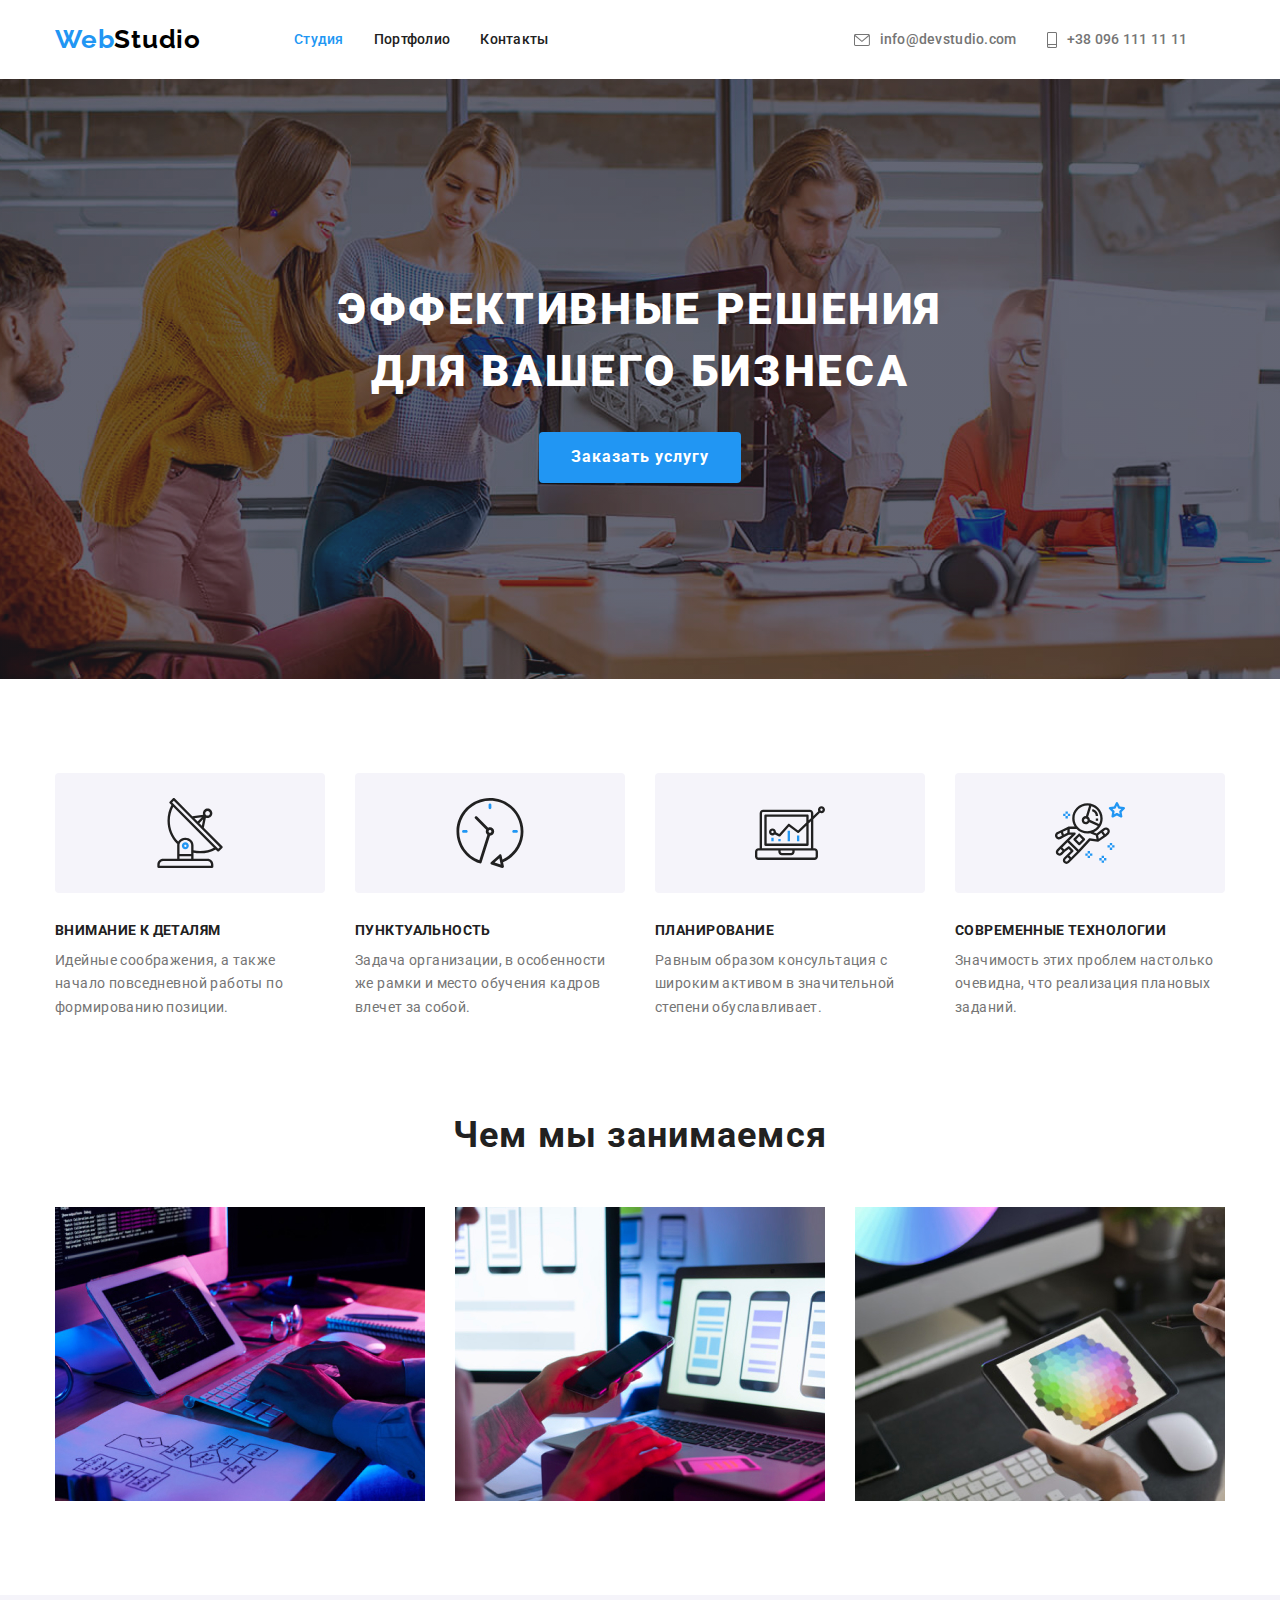
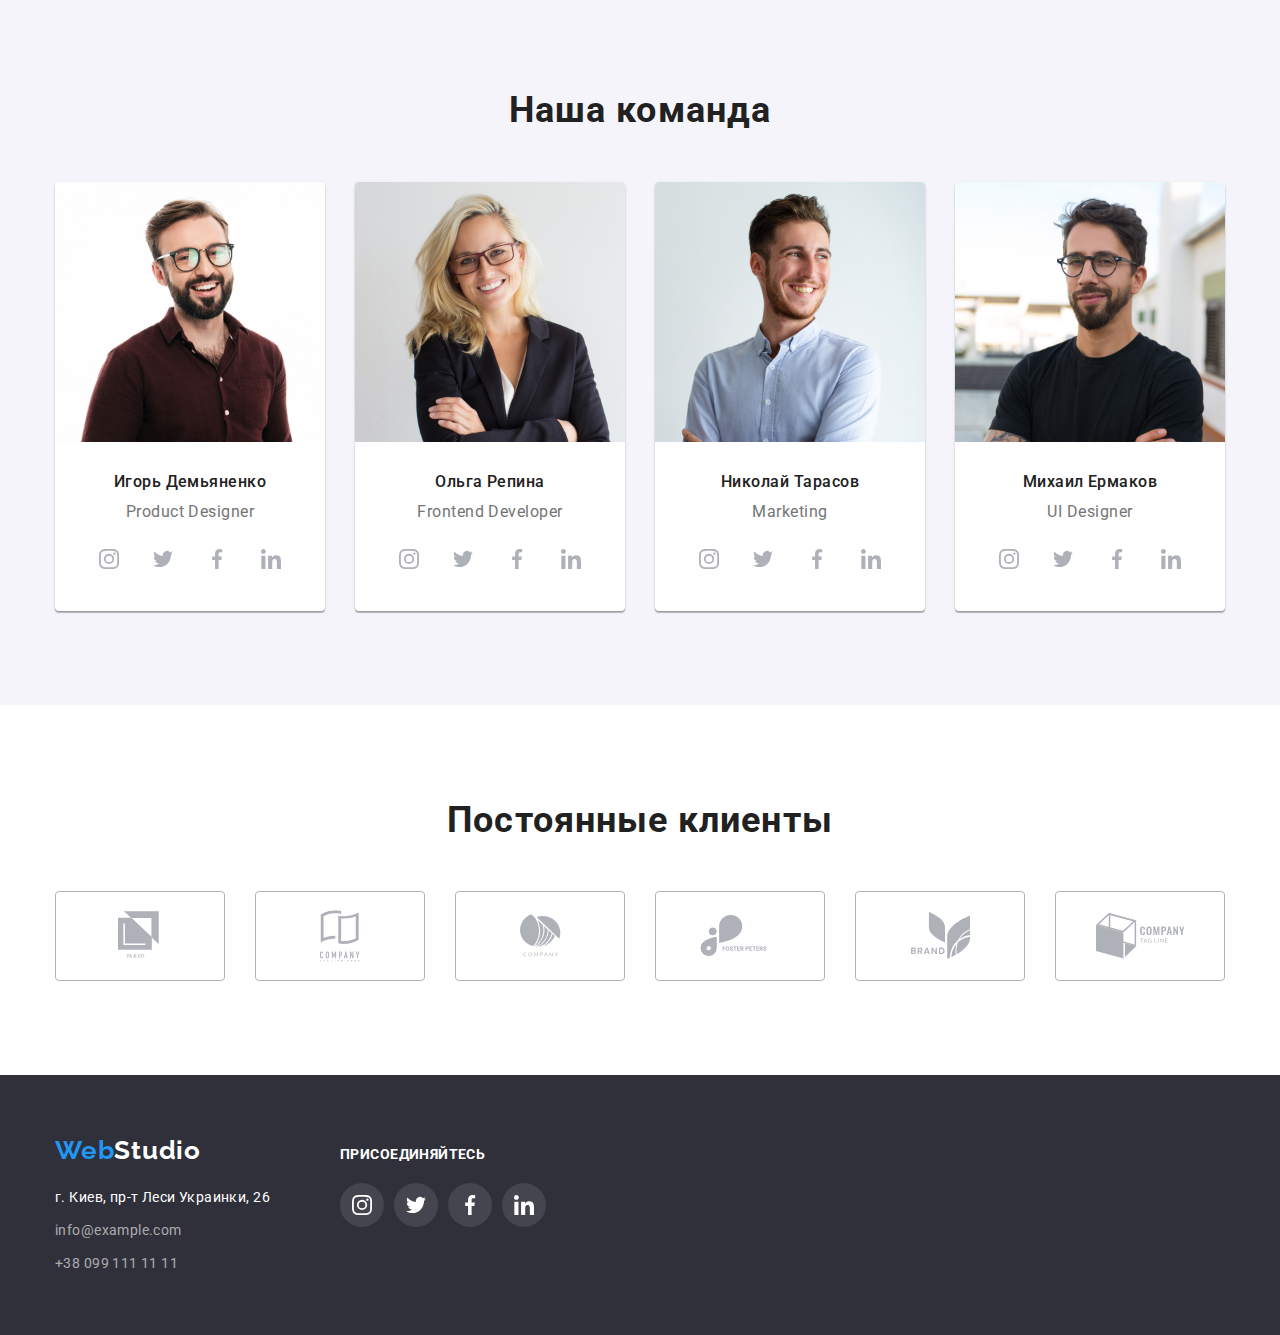
==== commit dd6e2638: "Updated footer" ====
--- a/index.html
+++ b/index.html
@@ -410,30 +410,30 @@
         </div>
         <div class="join-us">
           <p>Присоединяйтесь</p>
-          <ul>
-            <li>
-              <a class="team-icon-link" href="">
+          <ul class="join-us-list">
+            <li class="join-us-list-item">
+              <a class="join-us-icon" href="">
                 <svg width="20" height="20">
                   <use href="./images/icons.svg#icon-instagram"></use>
                 </svg>
               </a>
             </li>
-            <li>
-              <a class="team-icon-link" href="">
+            <li class="join-us-list-item">
+              <a class="join-us-icon" href="">
                 <svg width="20" height="20">
                   <use href="./images/icons.svg#icon-twitter"></use>
                 </svg>
               </a>
             </li>
-            <li>
-              <a class="team-icon-link" href="">
+            <li class="join-us-list-item">
+              <a class="join-us-icon" href="">
                 <svg width="20" height="20">
                   <use href="./images/icons.svg#icon-facebook"></use>
                 </svg>
               </a>
             </li>
-            <li>
-              <a class="team-icon-link" href="">
+            <li class="join-us-list-item">
+              <a class="join-us-icon" href="">
                 <svg width="20" height="20">
                   <use href="./images/icons.svg#icon-linkedin"></use>
                 </svg>
--- a/css/styles.css
+++ b/css/styles.css
@@ -9,6 +9,7 @@
   --border-color: #ececec;
   --portfolio-border-color: #eeeeee;
   --grey-color: #afb1b8;
+  --footer-icon-bgd: rgba(255, 255, 255, 0.1);
 }
 
 body {
@@ -452,6 +453,7 @@
 
 .footer p {
   margin: 0;
+  margin-bottom: 20px;
   font-weight: 700;
   font-size: 14px;
   line-height: 1.14;
@@ -462,6 +464,35 @@
 
 .join-us {
   margin-left: 70px;
+}
+
+.join-us-list {
+  display: flex;
+}
+
+.join-us-list-item {
+  margin-right: 10px;
+}
+
+.join-us-list-item:last-child {
+  margin-right: 0;
+}
+
+.join-us-icon {
+  display: flex;
+  align-items: center;
+  justify-content: center;
+  width: 44px;
+  height: 44px;
+  border-radius: 50%;
+  fill: var(--white-color);
+  background-color: var(--footer-icon-bgd);
+}
+
+.join-us-icon:hover,
+.join-us-icon:focus,
+.join-us-icon:active {
+  background-color: var(--accent-color);
 }
 
 /* Стили для portfolio */
